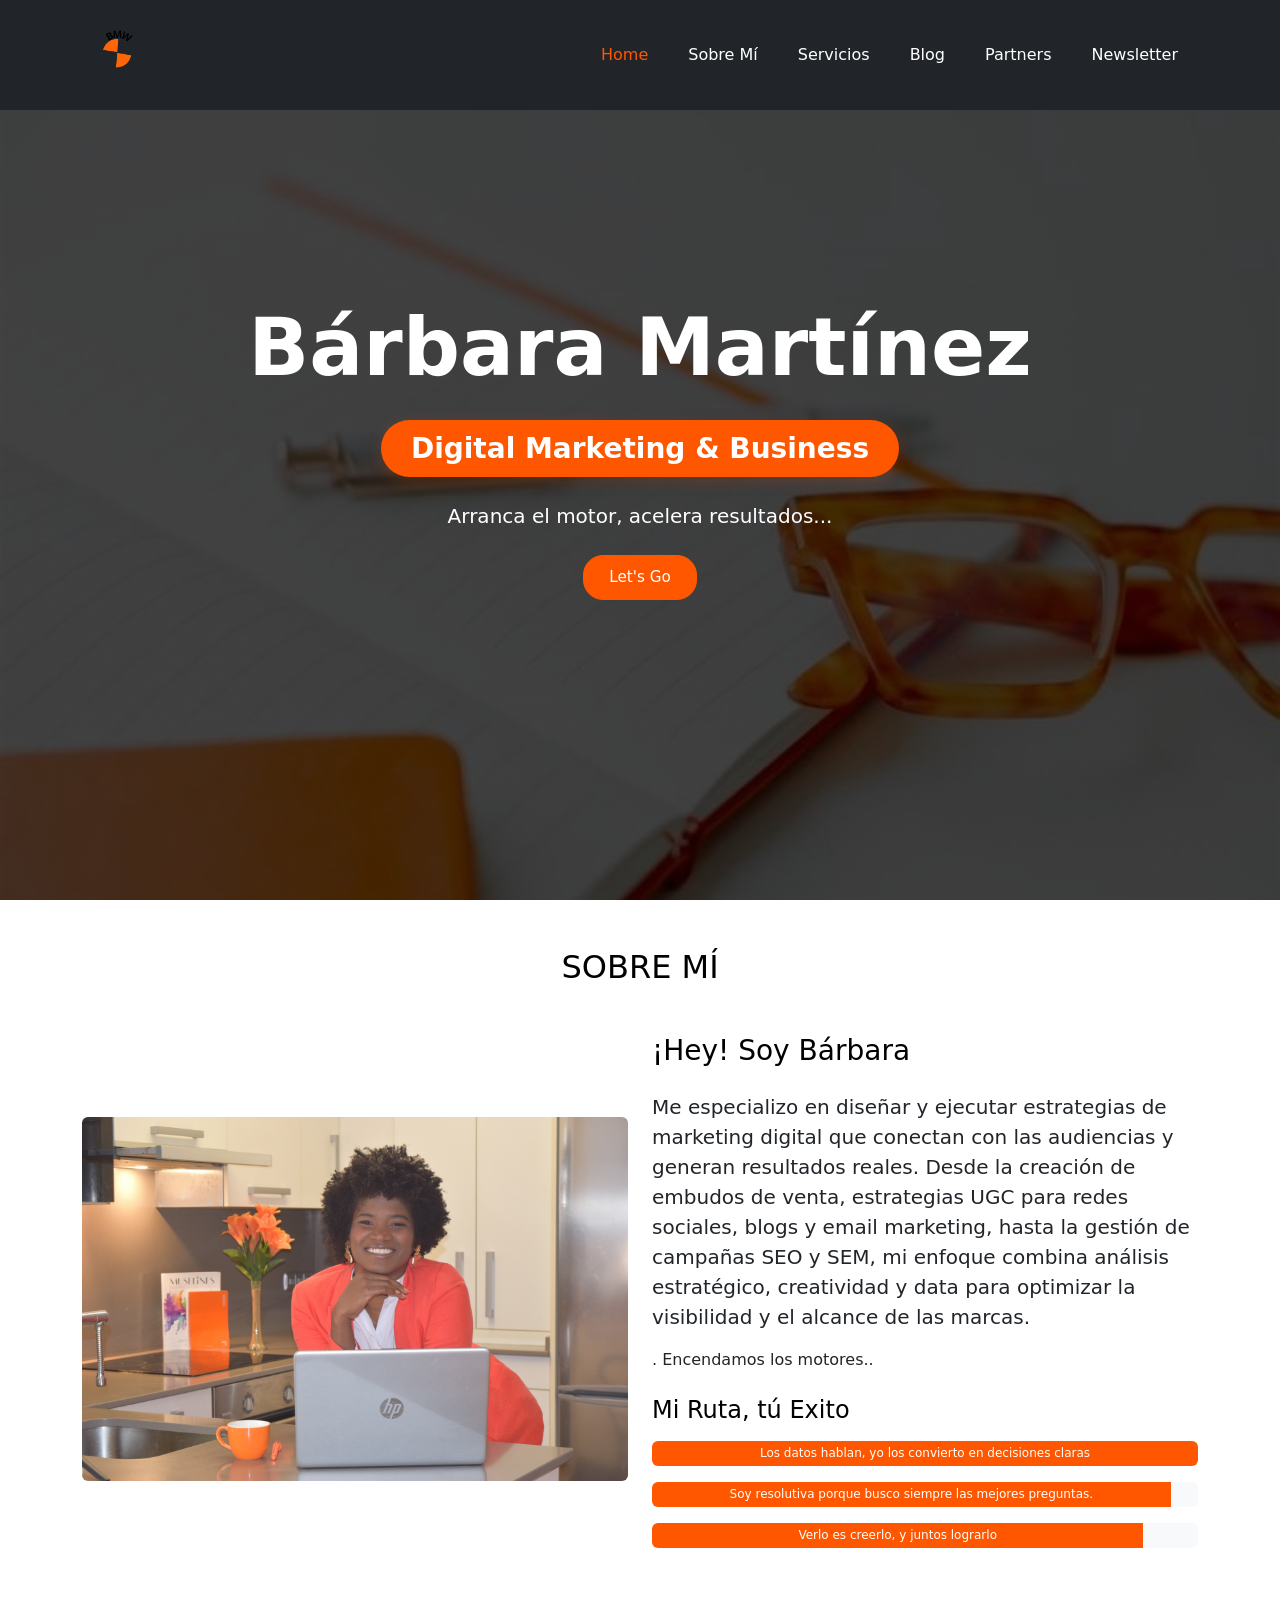
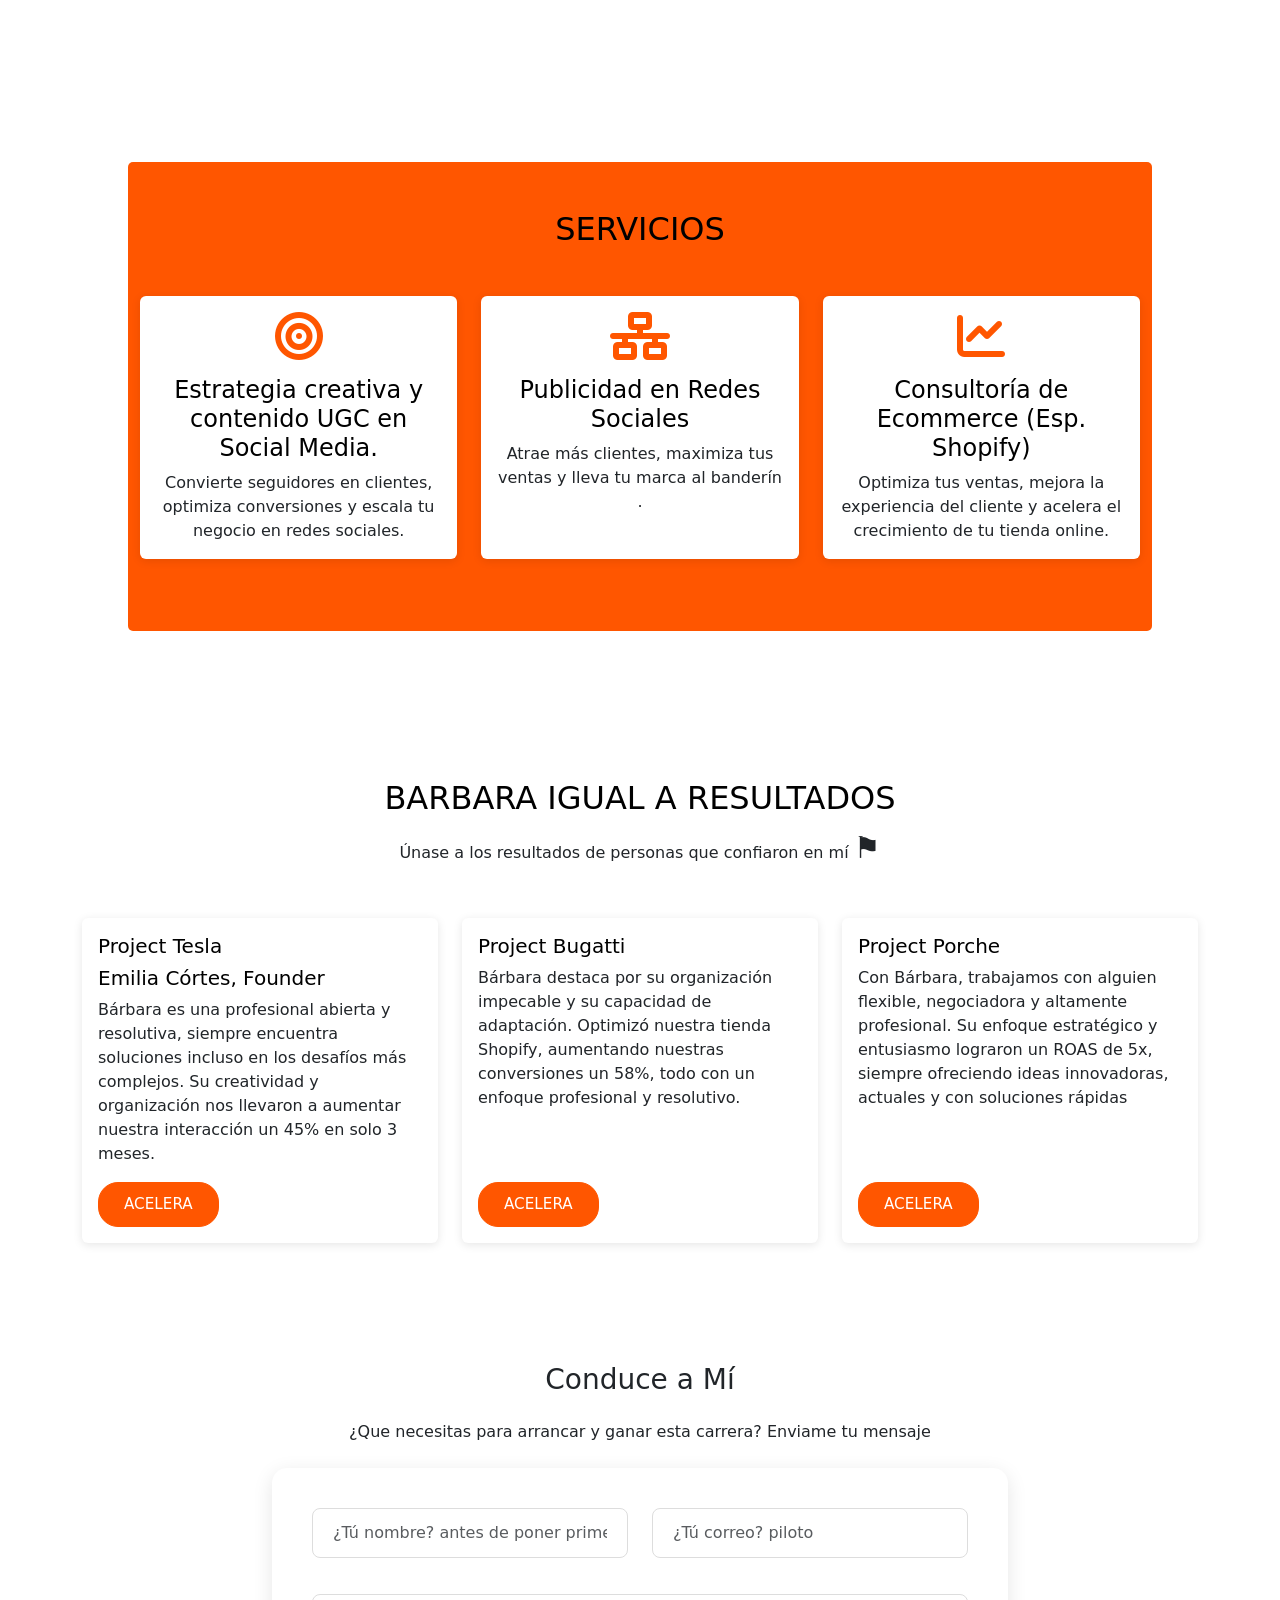
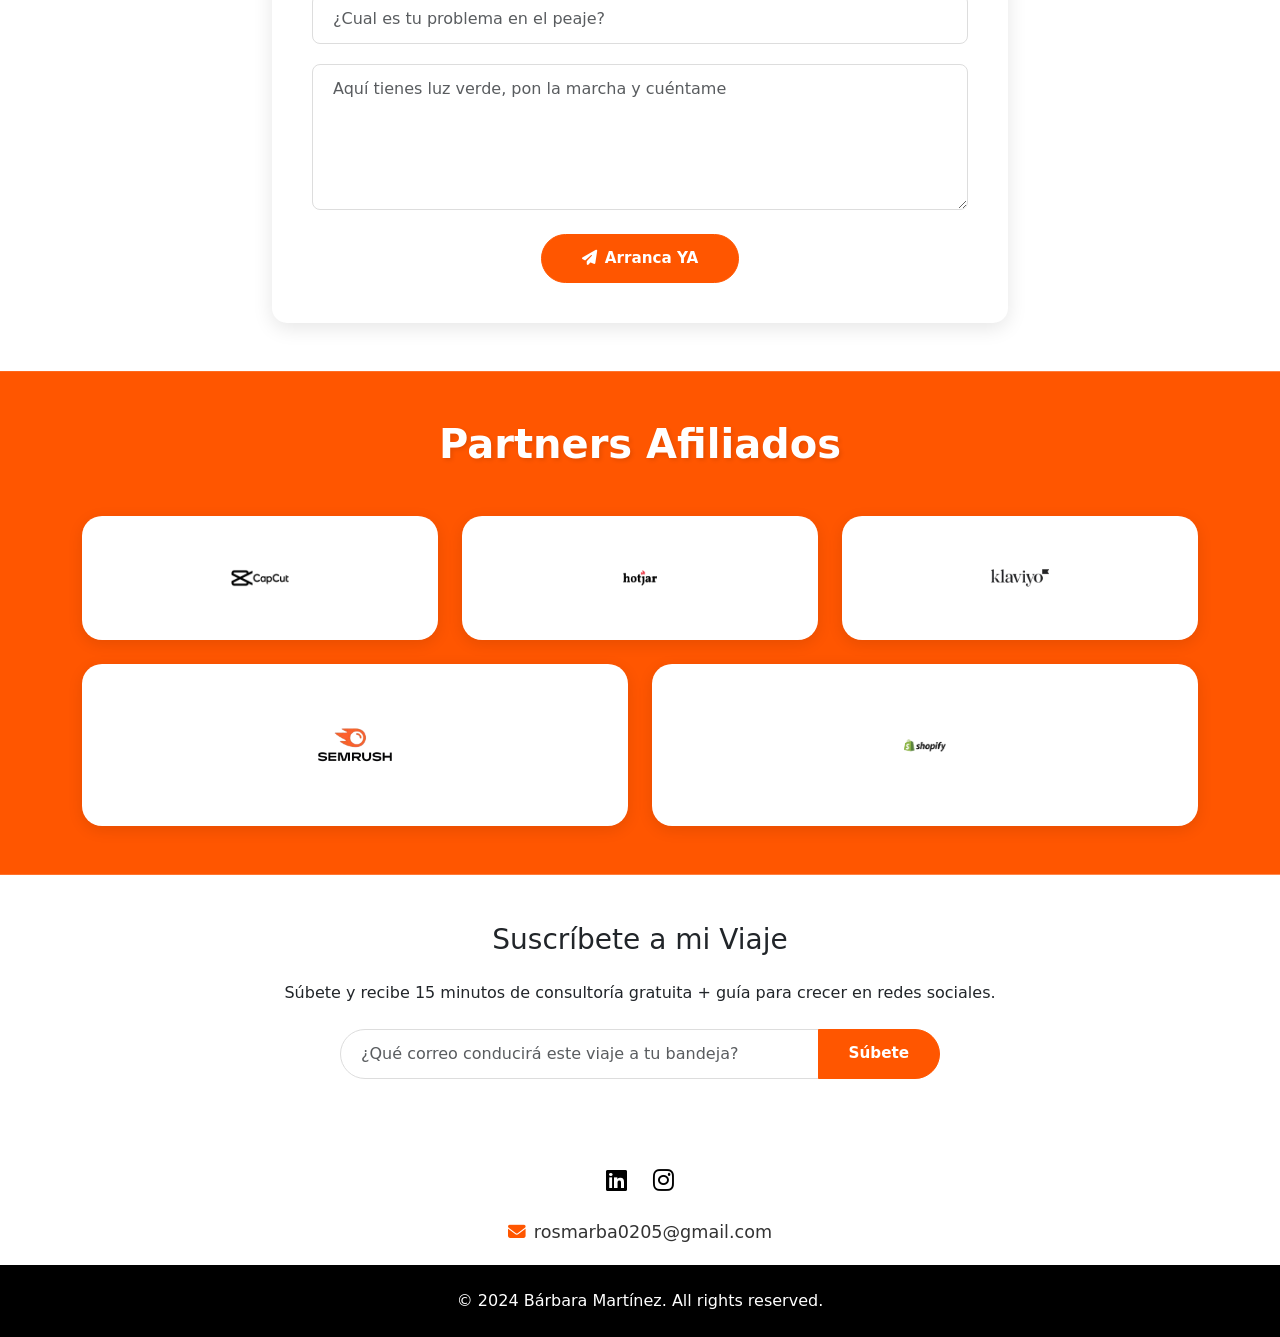
==== index.html @ 8424560d "Update index.html" ====
<!DOCTYPE html>
<html lang="en">
<head>
    <meta charset="UTF-8">
    <meta name="viewport" content="width=device-width, initial-scale=1.0">
    <title>Bárbara Martínez- Digital Marketing & Business</title>

    <link rel="icon" type="image/x-icon" href="images/BMW_logo_500x500_transparente.png">

    <!-- For modern browsers, you can also add: -->
    <link rel="icon" type="image/png" sizes="32x32" href="images/BMW_logo.png">
    <link rel="icon" type="image/png" sizes="16x16" href="images/BMW_logo.png">

    <!-- For Apple devices -->
    <link rel="apple-touch-icon" sizes="180x180" href="images/BMW_logo.png">

    <!-- Optional manifest file for PWA -->
    <link rel="manifest" href="images/BMW_logo.png">
    <!-- Bootstrap CSS -->
    <link href="https://cdnjs.cloudflare.com/ajax/libs/bootstrap/5.3.2/css/bootstrap.min.css" rel="stylesheet">
    <!-- Font Awesome -->
    <link href="https://cdnjs.cloudflare.com/ajax/libs/font-awesome/6.4.2/css/all.min.css" rel="stylesheet">
    <!-- Custom CSS -->
    <link href="styles.css" rel="stylesheet">
</head>


<body>
    <!-- Navigation -->
    <nav class="navbar navbar-expand-lg navbar-dark bg-dark fixed-top" id="nav-top">
        <div class="container">
            <a class="navbar-brand" href="#">
                <img src="images/BMW_logo_white_500x500_transparente.png" alt="Your Brand Logo" class="logo">
            </a>
            <button class="navbar-toggler" type="button" data-bs-toggle="collapse" data-bs-target="#navbarNav">
                <span class="navbar-toggler-icon"></span>
            </button>
            <div class="collapse navbar-collapse" id="navbarNav">
                <ul class="navbar-nav ms-auto">
                        <li class="nav-item">
                            <a class="nav-link" href="#home">Home</a>
                        </li>
                        <li class="nav-item">
                            <a class="nav-link" href="#about">Sobre Mí</a>
                        </li>
                        <li class="nav-item">
                            <a class="nav-link" href="#services">Servicios</a>
                        </li>
                    <li class="nav-item">
                        <a class="nav-link" href="blog.html">Blog</a>
                    </li>
                    <li class="nav-item">
                        <a class="nav-link" href="#partners">Partners</a>
                    </li>
                    <li class="nav-item">
                        <a class="nav-link" href="#mc_embed_signup">Newsletter</a>
                    </li>
                </ul>
            </div>
        </div>
    </nav>

    <!-- Introduction Section -->
    <section id="home" class="hero-section d-flex align-items-center">
        <div class="container text-center">
            <h1 class="display-1 fw-bold mb-4">Bárbara Martínez</h1>
            <h2 class="h3 mb-4 highlight-text-pill">Digital Marketing & Business</h2>
            <p class="lead mb-4">Arranca el motor, acelera resultados...</p>
            <a href="#contact" class="btn btn-custom btn-lg">Let's Go</a>
        </div>
    </section>

    <!-- About Section -->
    <section id="about" class="py-5">
        <div class="container">
            <h2 class="text-center mb-5 text-primary">SOBRE MÍ</h2>
            <div class="row align-items-center">
                <div class="col-md-6 mb-4 mb-md-0">
                    <img src="images/rose.jpg" alt="Your Picture" class="img-fluid rounded">
                </div>
                <div class="col-md-6">
                    <h3 class="mb-4 text-primary">¡Hey! Soy Bárbara</h3>
                    <p class="lead"> Me especializo en diseñar y ejecutar estrategias de marketing digital que conectan con las audiencias y generan resultados reales. Desde la creación de embudos de venta, estrategias UGC para redes sociales, blogs y email marketing,
                        hasta la gestión de campañas SEO y SEM, mi enfoque combina análisis estratégico, creatividad y data para optimizar la visibilidad y el alcance de las marcas.</p>
                    <p>. Encendamos los motores..</p>
                    <div class="mt-4">
                        <h4 class="mb-3 text-primary">Mi Ruta, tú Exito</h4>
                        <div class="progress mb-3">
                            <div class="progress-bar" role="progressbar" style="width: 100%">Los datos hablan, yo los convierto en decisiones claras</div>
                        </div>
                        <div class="progress mb-3">
                            <div class="progress-bar" role="progressbar" style="width: 95%">Soy resolutiva porque busco siempre las mejores preguntas.</div>
                        </div>
                        <div class="progress mb-3">
                            <div class="progress-bar" role="progressbar" style="width: 90%">Verlo es creerlo, y juntos lograrlo</div>
                        </div>
                    </div>
                </div>
            </div>
        </div>
    </section>

    <!-- Services Section -->
    <section id="services" class="py-5">
        <div class="container">
            <h2 class="text-center mb-5 text-primary">SERVICIOS</h2>
            <div class="row">
                <div class="col-md-4 mb-4">
                    <div class="card h-100 text-center">
                        <div class="card-body">
                            <i class="fas fa-bullseye fa-3x mb-3"></i>
                            <h4 class="card-title text-primary">Estrategia creativa y contenido UGC en Social Media.</h4>
                            <p class="card-text">Convierte seguidores en clientes, optimiza conversiones y escala tu negocio en redes sociales.</p>
                        </div>
                    </div>
                </div>
                <div class="col-md-4 mb-4">
                    <div class="card h-100 text-center">
                        <div class="card-body">
                            <i class="fas fa-network-wired fa-3x mb-3"></i>
                            <h4 class="card-title text-primary">Publicidad en Redes Sociales</h4>
                            <p class="card-text">Atrae más clientes, maximiza tus ventas y lleva tu marca al banderín .</p>
                        </div>
                    </div>
                </div>
                <div class="col-md-4 mb-4">
                    <div class="card h-100 text-center">
                        <div class="card-body">
                            <i class="fas fa-chart-line fa-3x mb-3"></i>
                            <h4 class="card-title text-primary">Consultoría de Ecommerce (Esp. Shopify)</h4>
                            <p class="card-text">Optimiza tus ventas, mejora la experiencia del cliente y acelera el crecimiento de tu tienda online.</p>
                        </div>
                    </div>
                </div>
            </div>
        </div>
    </section>

    <!-- Testimonies Section -->
    <section id="portfolio" class="py-5">
        <div class="container">
            <h2 class="text-center text-primary">BARBARA IGUAL A RESULTADOS</h2>
            <p class="text-center mb-5">Únase a los resultados de personas que confiaron en mí <span style='font-size:30px;'>&#9873;</span></p>
            <div class="row">
                <div class="col-md-4 mb-4 review">
                    <div class="card project-card">
                        <div class="card-body">
                            <h5 class="card-title text-primary">Project Tesla</h5>
                            <h5 class="card-title text-primary">Emilia Córtes, Founder</h5>
                            <p class="card-text">Bárbara es una profesional abierta y resolutiva, siempre encuentra soluciones incluso en los desafíos más complejos. Su creatividad y organización nos llevaron a aumentar nuestra interacción un 45% en solo 3 meses.</p>
                            <a href="#contact" class="btn btn-custom">ACELERA</a>
                        </div>
                    </div>
                </div>
                <div class="col-md-4 mb-4 review">
                    <div class="card project-card">
                        <div class="card-body">
                            <h5 class="card-title text-primary">Project Bugatti</h5>
                            <p class="card-text">Bárbara destaca por su organización impecable y su capacidad de adaptación. Optimizó nuestra tienda Shopify, aumentando nuestras conversiones un 58%, todo con un enfoque profesional y resolutivo.</p>
                            <a href="#contact" class="btn btn-custom">ACELERA</a>
                        </div>
                    </div>
                </div>
                <div class="col-md-4 mb-4 review">
                    <div class="card project-card">
                        <div class="card-body">
                            <h5 class="card-title text-primary">Project Porche</h5>
                            <p class="card-text">Con Bárbara, trabajamos con alguien flexible, negociadora y altamente profesional. Su enfoque estratégico y entusiasmo lograron un ROAS de 5x, siempre ofreciendo ideas innovadoras, actuales y con soluciones rápidas</p>
                            <a href="#contact" class="btn btn-custom">ACELERA</a>
                        </div>
                    </div>
                </div>
            </div>
        </div>
    </section>


    <!-- Contact Section -->
    <section id="contact" class="py-5">
    <div class="container">
        <div class="row justify-content-center">
            <div class="col-md-8 text-center">
                <h2 class="h3 mb-4">Conduce a Mí</h2>
                <p class="mb-4">¿Que necesitas para arrancar y ganar esta carrera? Enviame tu  mensaje</p>

                <form action="https://formspree.io/f/xkgnegjw"
                      method="POST"
                      onsubmit="submitForm(event)"
                      class="contact-form">
                    <div class="row">
                        <!-- Name -->
                        <div class="col-md-6 mb-3">
                            <input type="text"
                                   name="name"
                                   class="form-control"
                                   placeholder="¿Tú nombre? antes de poner primera"
                                   required>
                        </div>

                        <!-- Email -->
                        <div class="col-md-6 mb-3">
                            <input type="email"
                                   name="email"
                                   class="form-control"
                                   placeholder="¿Tú correo? piloto"
                                   required>
                        </div>
                    </div>

                    <!-- Subject -->
                    <div class="mb-3">
                        <input type="text"
                               name="subject"
                               class="form-control"
                               placeholder="¿Cual es tu problema en el peaje?">
                    </div>

                    <!-- Message -->
                    <div class="mb-4">
                        <textarea name="message"
                                  class="form-control"
                                  rows="5"
                                  placeholder="Aquí tienes luz verde, pon la marcha y cuéntame"
                                  required></textarea>
                    </div>

                    <!-- Submit Button -->
                    <div class="text-center">
                        <button type="submit" class="btn btn-custom btn-lg">
                            <i class="fas fa-paper-plane me-2"></i>Arranca YA
                        </button>
                    </div>
                </form>
            </div>


        </div>
    </div>
</section>

        <!-- Partners Section -->

<section id="partners" class="partners-section py-5">
    <div class="container">
        <h2 class="text-center mb-5" style="color: white;">Partners Afiliados</h2>
        <div class="row g-4">
            <!-- First Row -->
            <div class="col-md-4">
                <div class="partner-card">

                        <img src="images/Capcut-Logo-PNG-File.png" alt="Apple" class="partner-logo">

                </div>
            </div>
            <div class="col-md-4">
                <div class="partner-card">

                        <img src="images/hotjar-removebg-preview.png" alt="Badoo" class="partner-logo">

                </div>
            </div>
            <div class="col-md-4">
                <div class="partner-card">

                        <img src="images/klaviyo-removebg-preview.png" alt="Presentation" class="partner-logo">

                </div>
            </div>

            <!-- Second Row -->
            <div class="col-md-6">
                <div class="partner-card">

                        <img src="images/semrush-removebg-preview.png" alt="Online Shopping" class="partner-logo">

                </div>
            </div>

            <div class="col-md-6">
                <div class="partner-card">

                        <img src="images/shopi-removebg-preview.png" alt="Cars" class="partner-logo">

                </div>
            </div>
        </div>
    </div>
</section>

    <!-- Newsletter Section -->

    <div id="mc_embed_signup" class="py-5">
    <div class="container">
        <div class="row justify-content-center">
            <div class="col-md-8 text-center">
                <!-- Success message (hidden by default) -->
                <div id="success-message" style="display: none;">
                    <div class="alert alert-success">
                        <i class="fas fa-check-circle me-2"></i>
                        ¡ Gracias por subirte a bordo! Nos esperan kilómetros de éxitos

                    </div>
                </div>

                <!-- Form (shown by default) -->
                <div id="subscription-form">
                    <h2 class="h3 mb-4">Suscríbete a mi Viaje</h2>
                    <p class="mb-4">Súbete y recibe 15 minutos de consultoría gratuita + guía para crecer en redes sociales.</p>
                    <form id="mc-embedded-subscribe-form" class="validate newsletter-form">
                        <div class="mc-field-group input-group mb-3">
                            <input type="email"
                                   name="EMAIL"
                                   class="form-control required email"
                                   id="mce-EMAIL"
                                   placeholder="¿Qué correo conducirá este viaje a tu bandeja?"
                                   required>
                            <button type="submit"
                                    name="subscribe"
                                    id="mc-embedded-subscribe"
                                    class="btn btn-custom">
                                Súbete
                            </button>
                        </div>
                    </form>
                </div>
            </div>
        </div>
    </div>
</div>

                <!-- Contact Info -->
            <div class="text-center" id="my-links">
                <div class="social-icons mb-3">
                    <a href="https://www.linkedin.com/in/barbara-rosa-martinez-pedroso/" target="_blank"><i class="fab fa-linkedin"></i></a>
                     <a href="https://www.instagram.com/bmw_digitalmarketing/" target="_blank"><i class="fab fa-instagram"></i></a>
                </div>
                <div class="contact-email">
                    <a href="mailto:barbara@gmail.com" class="email-link">
                        <i class="fas fa-envelope me-2"></i>rosmarba0205@gmail.com
                    </a>
                </div>
            </div>



    <!-- Footer -->
    <footer class="py-4 bg-custom-dark text-white">
        <div class="container text-center">
            <p class="mb-0">&copy; 2024 Bárbara Martínez. All rights reserved.</p>
        </div>
    </footer>

    <!-- Bootstrap JS -->
    <script src="https://cdnjs.cloudflare.com/ajax/libs/bootstrap/5.3.2/js/bootstrap.bundle.min.js"></script>
</body>
</html>


<!--  function to submit form to formspree -->
<script>
function submitForm(event) {
    event.preventDefault();

    fetch("https://formspree.io/f/xkgnegjw", {
        method: "POST",
        body: new FormData(event.target),
        headers: {
            'Accept': 'application/json'
        }
    })
    .then(response => {
        if (response.ok) {
            window.location.href = "thank_you.html"; // Replace with your URL
        }
    })
    .catch(error => console.error(error));
}
</script>


<!--  function to submit form to mailchimp -->
<script>
document.getElementById('mc-embedded-subscribe-form').addEventListener('submit', function(e) {
    e.preventDefault();


    const email = document.getElementById('mce-EMAIL').value;

    const emailRegex = /^[^\s@]+@[^\s@]+\.[^\s@]+$/;
   if (!emailRegex.test(email)) {
       // Show error message
       alert('Please enter a valid email address');
       return;
   }

    // Hide the form
    document.getElementById('subscription-form').style.display = 'none';

    // Show the success message
    document.getElementById('success-message').style.display = 'block';

    // Optional: Submit to Mailchimp
    const formData = new FormData(this);
    fetch('https://github.us3.list-manage.com/subscribe/post?u=2ce63840d1519c7566023afc4&id=2955c9458d&f_id=0050e4e3f0', {
        method: 'POST',
        body: formData,
        mode: 'no-cors'
    });
});
</script>

<!-- Highlight the current section in the navigation bar -->

<script>

// Wait for the DOM to be fully loaded
document.addEventListener('DOMContentLoaded', function() {
    // Get all sections that correspond to nav links
    const sections = document.querySelectorAll('section[id]');
    const navLinks = document.querySelectorAll('.navbar-nav .nav-link');

    // Add scroll event listener
    window.addEventListener('scroll', () => {
        // Get current scroll position
        let scrollY = window.pageYOffset;

        // Go through each section to evaluate its position
        sections.forEach(section => {
            const sectionHeight = section.offsetHeight;
            const sectionTop = section.offsetTop - 100; // Offset for fixed header
            const sectionId = section.getAttribute('id');

            // Check if we're in the section
            if(scrollY > sectionTop && scrollY <= sectionTop + sectionHeight) {
                // Remove active class from all links
                navLinks.forEach(link => {
                    link.classList.remove('active');
                });

                // Add active class to corresponding nav link
                document.querySelector(`.navbar-nav .nav-link[href="#${sectionId}"]`)?.classList.add('active');
            }
        });

        // Special case for when we're at the top of the page
        if(scrollY < 100) {
            navLinks.forEach(link => {
                link.classList.remove('active');
            });
            document.querySelector('.navbar-nav .nav-link[href="#home"]')?.classList.add('active');
        }
    });

    // Add click event listeners to smooth scroll
    navLinks.forEach(link => {
        link.addEventListener('click', function(e) {
            e.preventDefault();

            const targetId = this.getAttribute('href');
            if(targetId === 'blog.html') {
                window.location.href = targetId;
                return;
            }

            const targetSection = document.querySelector(targetId);
            const offset = 80; // Adjust this value based on your navbar height

            window.scrollTo({
                top: targetSection.offsetTop - offset,
                behavior: 'smooth'
            });
        });
    });
});
</script>
---- styles.css ----
/* Home Page styles */


.navbar {
    padding: 15px 0;
}
.navbar-brand img.logo {
    height: 70px;  /* Increased from typical 40px */
    width: auto;   /* Maintains aspect ratio */
    transition: all 0.3s ease; /* Optional: smooth size change */
}

/* For mobile responsiveness */
@media (max-width: 768px) {
    .navbar-brand img.logo {
        height: 50px; /* Slightly smaller on mobile but still prominent */
    }
}

.navbar-brand img.logo {
    height: 70px;
    width: auto;
}

.navbar-nav .nav-link {
    color: white !important;
    font-weight: 500;
    padding: 8px 15px !important;
    margin: 0 5px;
    transition: all 0.3s ease;
}

.navbar-nav .nav-link:hover,
.navbar-nav .nav-link.active {
    color: #ff5600 !important;
}

/* Mobile Navigation */
@media (max-width: 991px) {
    .navbar-collapse {
        padding: 1rem 0;
    }

    .navbar-nav .nav-link {
        padding: 10px 15px !important;
    }

    .navbar-toggler {
        border: none;
        padding: 0;
    }

    .navbar-toggler:focus {
        box-shadow: none;
        outline: none;
    }
}


.logo {
    height: 40px; /* Adjust this value to control logo size */
    width: auto; /* Maintains aspect ratio */
    object-fit: contain; /* Ensures logo fits without distortion */
    border-radius: 5px;
}


.highlight-text-pill {
    background-color: #ff5600;
    color: white;
    padding: 12px 30px;
    border-radius: 50px;
    display: inline-block;
    font-weight: 600;
    box-shadow: 0 4px 15px rgba(255, 86, 0, 0.2);
    transition: transform 0.3s ease, box-shadow 0.3s ease;
}

.highlight-text-pill:hover {
    transform: translateY(-2px);
    box-shadow: 0 6px 20px rgba(255, 86, 0, 0.3);
}

#services{
    background-color: #ff5600;
    width: 80%;
    margin: 0 auto;
    border-radius: 5px;
    margin-top: 150px;
}

#portfolio{
    margin-top: 100px;
}

.review .card {
    height: 100%;
    display: flex;
    flex-direction: column;
}

.review .card-body {
    flex: 1;
    display: flex;
    flex-direction: column;
}

.review .card-text {
    flex-grow: 1;
    margin-bottom: 1rem;
}

.review .btn {
    align-self: flex-start;
}


.hero-section {
    height: 100vh;
    background: linear-gradient(rgba(0,0,0,0.7), rgba(0,0,0,0.7)), url('images/IMG-20241205-WA0010.jpg');
    background-size: cover;
    background-position: center;
    color: white;
    position: relative;
}

/* For desktop devices - enable parallax */
@media (min-width: 992px) {
    .hero-section {
        background-attachment: fixed;
    }
}

/* iOS-specific fix */
@supports (-webkit-touch-callout: none) {
    .hero-section {
        background-attachment: scroll;
        /* Alternate solution using transform */
        transform: translateZ(0);
        -webkit-transform: translateZ(0);
    }
}


.contact-email {
    margin-top: 20px;
}

.email-link {
    color: #333;
    text-decoration: none;
    font-size: 1.1rem;
    transition: color 0.3s ease;
}

.email-link:hover {
    color: #ff5600;
}

.email-link i {
    color: #ff5600;
}

#my-links{
    margin-bottom: 20px;
}

/* Project Cards */
.project-card {
    transition: transform 0.3s ease;
}

.project-card:hover {
    transform: translateY(-5px);
}

/* Custom Color Scheme */
.btn-custom {
    background-color: #ff5600;
    border-color: #ff5600;
    color: white;
}

.btn-custom:hover {
    background-color: #e64d00;
    border-color: #e64d00;
    color: white;
}

/* Social Icons */
.social-icons a {
    color: #000;
    margin: 0 10px;
    font-size: 24px;
    transition: color 0.3s ease;
}

.social-icons a:hover {
    color: #ff5600;
}

/* Progress Bars */
.progress {
    height: 25px;
    margin-bottom: 15px;
    background-color: #f8f9fa;
}

.progress-bar {
    background-color: #ff5600;
    padding: 5px;
}

/* Services Cards */
.card {
    border: none;
    box-shadow: 0 2px 10px rgba(0,0,0,0.1);
    transition: all 0.3s ease;
}

.card:hover {
    box-shadow: 0 5px 20px rgba(0,0,0,0.15);
}

.card i {
    color: #ff5600;
}

/* Contact Form */
.form-control {
    padding: 12px;
    margin-bottom: 20px;
    border: 1px solid #ddd;
}

.form-control:focus {
    border-color: #ff5600;
    box-shadow: none;
}

/* Text Colors */
.text-primary {
    color: #000 !important;
}

.bg-custom-dark {
    background-color: #000;
}

/* Responsive Adjustments */
@media (max-width: 768px) {
    .hero-section {
        height: 80vh;
    }

    .display-1 {
        font-size: 3rem;
    }

    .social-icons a {
        margin: 0 5px;
        font-size: 20px;
    }
}

/* Partners Section */
.partners-section {
    background: linear-gradient(45deg, #ff5600, #ff7e3d);
    padding: 4rem 0;
    position: relative;
    overflow: hidden;
    border-top: 1px solid rgba(255, 255, 255, 0.1);
    border-bottom: 1px solid rgba(255, 255, 255, 0.1);
}

/* Modern decorative elements */
.partners-section::before {
    content: '';
    position: absolute;
    top: 0;
    left: 0;
    right: 0;
    bottom: 0;
    background-color: #ff5600;
}

.partners-section h2 {
    font-size: 2.5rem;
    font-weight: 600;
    margin-bottom: 3rem;
    color: white;
    text-align: center;
    text-shadow: 2px 2px 4px rgba(0, 0, 0, 0.1);
    position: relative;
}

.partner-card {
    background: white;
    border-radius: 20px;
    padding: 2rem;
    height: 100%;
    display: flex;
    align-items: center;
    justify-content: center;
    transition: all 0.3s ease;
    border: 1px solid rgba(255, 255, 255, 0.2);
    box-shadow:
        0 4px 15px rgba(0, 0, 0, 0.1),
        inset 0 0 20px rgba(255, 255, 255, 0.05);
    position: relative;
    overflow: hidden;
}

.partner-card::after {
    content: '';
    position: absolute;
    top: -50%;
    left: -50%;
    width: 200%;
    height: 200%;
    background: linear-gradient(
        45deg,
        transparent,
        rgba(255, 86, 0, 0.1),
        transparent
    );
    transform: rotate(45deg);
    transition: all 0.6s ease;
    opacity: 0;
}

.partner-card:hover {
    transform: translateY(-5px);
    border-color: rgba(255, 86, 0, 0.4);
    box-shadow:
        0 10px 25px rgba(0, 0, 0, 0.2),
        0 0 30px rgba(255, 86, 0, 0.1);
}

.partner-card:hover::after {
    opacity: 1;
    transform: rotate(45deg) translate(50%, 50%);
}

.partner-link {
    display: flex;
    align-items: center;
    justify-content: center;
    width: 100%;
    height: 100%;
    z-index: 1;
}

.partner-logo {
    max-width: 20%;
    height: auto;
    opacity: 1;
    transition: all 0.3s ease;
}

.partner-card:hover .partner-logo {
    opacity: 1;
    transform: scale(1.05);
}

/* Responsive Adjustments */
@media (max-width: 768px) {
    .partner-card {
        padding: 1.5rem;
        margin-bottom: 1rem;
    }

    .partners-section h2 {
        font-size: 2rem;
    }

    .partner-logo {
        max-width: 30%;
    }
}











/* Blog Page Styles */
/* Blog header spacing */
.blog-header {
    /* Base spacing for desktop */
    margin-top: calc(76px + 3rem); /* 76px for navbar height + additional space */
    margin-bottom: 4rem;
    padding: 3rem 0;
    position: relative;
    overflow: hidden;
}

/* Custom breakpoints for responsive spacing */
@media (max-width: 1200px) {
    .blog-header {
        margin-top: calc(76px + 2.5rem);
        margin-bottom: 3.5rem;
        padding: 2.5rem 0;
    }
}

@media (max-width: 991px) {
    .blog-header {
        margin-top: calc(76px + 2rem);
        margin-bottom: 3rem;
        padding: 2rem 0;
    }
}

@media (max-width: 768px) {
    .blog-header {
        margin-top: calc(76px + 1.5rem);
        margin-bottom: 2.5rem;
        padding: 1.5rem 0;
    }
}

@media (max-width: 576px) {
    .blog-header {
        margin-top: calc(76px + 1rem);
        margin-bottom: 2rem;
        padding: 1rem 0;
    }
}


.blog-header::before {
    content: '';
    position: absolute;
    top: -50%;
    right: -20%;
    width: 60%;
    height: 200%;
    background: linear-gradient(45deg, rgba(255, 86, 0, 0.05), rgba(255, 86, 0, 0.1));
    transform: rotate(-15deg);
    z-index: -1;
    border-radius: 30% 70% 70% 30% / 30% 30% 70% 70%;
}

.blog-header h1 {
    font-size: 3.5rem;
    margin-bottom: 1.5rem;
    background: linear-gradient(45deg, #ff5600, #ff7e3d);
    -webkit-background-clip: text;
    -webkit-text-fill-color: transparent;
    position: relative;
}

.blog-header .lead {
    font-size: 1.25rem;
    color: #4a4a4a;
    line-height: 1.6;
    max-width: 90%;
}

.header-accent {
    width: 80px;
    height: 4px;
    background: #ff5600;
    margin-top: 2rem;
    border-radius: 2px;
}

.profile-image-wrapper {
    display: flex;
    justify-content: center;
    align-items: center;
    position: relative;
}

.profile-image {
    position: relative;
    width: 300px;
    height: 300px;
    border-radius: 30% 70% 70% 30% / 30% 30% 70% 70%;
    overflow: hidden;
    box-shadow: 0 15px 35px rgba(0,0,0,0.1);
    transition: all 0.3s ease;
}

.profile-image:hover {
    transform: translateY(-5px);
    box-shadow: 0 20px 40px rgba(0,0,0,0.15);
}

.profile-image img {
    width: 100%;
    height: 100%;
    object-fit: cover;
    transition: all 0.3s ease;
}

.image-accent {
    position: absolute;
    bottom: -10px;
    right: -10px;
    width: 80px;
    height: 80px;
    background: linear-gradient(45deg, #ff5600, #ff7e3d);
    opacity: 0.1;
    border-radius: 30% 70% 70% 30% / 30% 30% 70% 70%;
    z-index: -1;
}

@media (max-width: 991px) {

    .blog-header h1 {
        font-size: 2.8rem;
    }

    .blog-header .lead {
        max-width: 100%;
        margin: 0 auto;
    }

    .header-accent {
        margin: 2rem auto;
    }

    .profile-image {
        width: 250px;
        height: 250px;
        margin: 2rem auto 0;
    }
}

@media (max-width: 768px) {
    .blog-header h1 {
        font-size: 2.3rem;
    }
}


.featured-card {
    height: 100%;
    overflow: hidden; /* Prevents image overflow */
}

.featured-card .col-md-6:first-child {
    height: 100%;
    position: relative;
}

.featured-card img {
    width: 100%;
    height: 100%;
    object-fit: cover; /* Makes image cover the entire space */
    position: absolute;
    left: 0;
    top: 0;
}

/* For mobile responsiveness */
@media (max-width: 768px) {
    .featured-card .col-md-6:first-child {
        height: 300px; /* Fixed height for mobile */
        position: relative;
    }
}

/* Featured Post */
.featured-card {
    box-shadow: 0 10px 30px rgba(0,0,0,0.1);
    transition: transform 0.3s ease;
}

.featured-card:hover {
    transform: translateY(-5px);
}

.featured-badge {
    background-color: #ff5600;
    color: white;
    padding: 5px 15px;
    border-radius: 20px;
    display: inline-block;
    font-size: 0.9rem;
    font-weight: 500;
    text-align: center;
    width: 150px;
    margin: 0 auto;
}


/* Blog Cards */
.blog-card {
    height: 100%;
    display: flex;
    flex-direction: column;
    transition: transform 0.3s ease;
}

.card-img-top {
    width: 100%;
    height: 250px; /* Fixed height for all images */
    object-fit: cover; /* Makes images cover the area without distortion */
    object-position: center; /* Centers the image */
}


.blog-card:hover {
    transform: translateY(-5px);
}

.post-category {
    color: #ff5600;
    font-weight: 600;
    font-size: 0.9rem;
}

.text-custom {
    color: #ff5600 !important;
}

.text-custom:hover {
    color: #e64d00 !important;
}

/* Newsletter Section */
.newsletter-form .form-control {
    height: 50px;
    border-radius: 25px 0 0 25px;
    border: 1px solid #ddd;
}

.newsletter-form .btn {
    border-radius: 0 25px 25px 0;
    padding-left: 30px;
    padding-right: 30px;
}

/* Blog Header */
.blog-header {
    background-color: white;
    border-bottom: 1px solid #eee;
}

.card-body {
    flex: 1; /* Takes up remaining space */
    display: flex;
    flex-direction: column;
}

.blog-grid .col-lg-4 {
    display: flex;
}

/* For responsive design */
@media (max-width: 768px) {
    .card-img-top {
        height: 200px; /* Slightly smaller height for mobile */
    }
}



/* Responsive Adjustments */
@media (max-width: 768px) {
    .featured-card .row {
        flex-direction: column;
    }

    .featured-card .card-body {
        padding: 2rem 1rem;
    }
}


/* Mailchimp Form Styles - Add to your styles.css */
#mc_embed_signup {
    background: transparent;
    font-family: inherit;
    width: 100%;
}

#mc_embed_signup .newsletter-form {
    max-width: 600px;
    margin: 0 auto;
}

#mc_embed_signup .mc-field-group {
    padding: 0;
    min-height: auto;
}

#mc_embed_signup input.email {
    height: 50px;
    border-radius: 25px 0 0 25px;
    border: 1px solid #ddd;
    padding: 0 20px;
    font-size: 16px;
    font-family: inherit;
    width: auto;
    flex: 1;
}

#mc_embed_signup input.email:focus {
    border-color: #ff5600;
    outline: none;
    box-shadow: 0 0 0 0.2rem rgba(255, 86, 0, 0.25);
}

#mc_embed_signup .btn-custom {
    height: 50px;
    border-radius: 0 25px 25px 0;
    padding: 0 30px;
    background-color: #ff5600;
    border-color: #ff5600;
    color: white;
    font-weight: 600;
    transition: all 0.3s ease;
}

#mc_embed_signup .btn-custom:hover {
    background-color: #e64d00;
    border-color: #e64d00;
    transform: translateY(-2px);
}

#mc_embed_signup #mce-responses {
    margin: 20px 0;
    padding: 0;
    font-weight: normal;
}

#mc_embed_signup #mce-error-response {
    color: #dc3545;
    margin-bottom: 1rem;
}

#mc_embed_signup #mce-success-response {
    color: #28a745;
    margin-bottom: 1rem;
}

/* Responsive adjustments */
@media (max-width: 768px) {
    #mc_embed_signup input.email,
    #mc_embed_signup .btn-custom {
        border-radius: 25px;
        width: 100%;
        margin: 5px 0;
    }

    #mc_embed_signup .input-group {
        flex-direction: column;
    }
}


/* Contact Form Styles - Add to your styles.css */

.contact-form {
    background: white;
    padding: 40px;
    border-radius: 15px;
    box-shadow: 0 5px 20px rgba(0,0,0,0.1);
}

.contact-form .form-control {
    height: auto;
    border-radius: 8px;
    border: 1px solid #ddd;
    padding: 12px 20px;
    font-size: 16px;
    font-family: inherit;
    transition: all 0.3s ease;
}

.contact-form .form-control:focus {
    border-color: #ff5600;
    box-shadow: 0 0 0 0.2rem rgba(255, 86, 0, 0.25);
    outline: none;
}

.contact-form textarea.form-control {
    min-height: 120px;
    resize: vertical;
}

.contact-form .btn-custom {
    background-color: #ff5600;
    border-color: #ff5600;
    color: white;
    padding: 12px 40px;
    font-weight: 600;
    border-radius: 25px;
    transition: all 0.3s ease;
}

.contact-form .btn-custom:hover {
    background-color: #e64d00;
    border-color: #e64d00;
    transform: translateY(-2px);
}

/* Form success/error states */
.contact-form .form-control.is-invalid {
    border-color: #dc3545;
    box-shadow: none;
}

.contact-form .form-control.is-valid {
    border-color: #28a745;
    box-shadow: none;
}

/* Responsive adjustments */
@media (max-width: 768px) {
    .contact-form {
        padding: 20px;
    }

    .contact-form .form-control {
        font-size: 14px;
        padding: 10px 15px;
    }

    .contact-form .btn-custom {
        width: 100%;
    }
}


/* Custom Success Message */


#custom-success-message {
    animation: fadeIn 0.5s ease-in;
}

.alert-success {
    background-color: rgba(255, 86, 0, 0.1);
    border: 1px solid #ff5600;
    color: #ff5600;
    padding: 15px 20px;
    border-radius: 10px;
    font-weight: 500;
}

@keyframes fadeIn {
    from { opacity: 0; transform: translateY(-10px); }
    to { opacity: 1; transform: translateY(0); }
}

.alert-success {
    background-color: rgba(255, 86, 0, 0.1);
    border: 1px solid #ff5600;
    color: #ff5600;
    padding: 15px 20px;
    border-radius: 10px;
    font-weight: 500;
    margin-top: 20px;
}

#success-message {
    animation: fadeIn 0.5s ease-in;
}

@keyframes fadeIn {
    from { opacity: 0; transform: translateY(-10px); }
    to { opacity: 1; transform: translateY(0); }
}


.spinner-border.text-custom {
    color: #ff5600;
}

/* Fade in animation for new posts */
.blog-card {
    animation: fadeIn 0.5s ease-in;
}

@keyframes fadeIn {
    from { opacity: 0; transform: translateY(20px); }
    to { opacity: 1; transform: translateY(0); }
}




/* Thank you page */
.thank-you-section {
    min-height: 90vh;
    background-size: cover;
    background-position: center;
    background-attachment: fixed;
    color: black;
    padding-top: 60px;
}

.thank-you-content {
    background: rgba(255, 255, 255, 0.1);
    backdrop-filter: blur(10px);
    padding: 2.5rem;
    border-radius: 15px;
    box-shadow: 0 8px 25px rgba(0,0,0,0.2);
    max-width: 800px;
    margin: 0 auto;
    width: 80%;
}

.check-circle {
    width: 80px; /* Reduced from 100px */
    height: 80px; /* Reduced from 100px */
    background-color: #ff5600;
    border-radius: 50%;
    display: inline-flex;
    align-items: center;
    justify-content: center;
    margin-bottom: 1.5rem; /* Reduced from 2rem */
    animation: scaleIn 0.5s ease-out;
}

.check-circle i {
    font-size: 40px; /* Reduced from 50px */
    color: white;
}

.btn-custom {
    background-color: #ff5600;
    border-color: #ff5600;
    color: white;
    padding: 10px 25px;
    border-radius: 20px;
    transition: all 0.3s ease;
    font-size: 0.95rem;
}

.btn-custom:hover {
    background-color: #e64d00;
    border-color: #e64d00;
    color: white;
    transform: translateY(-2px);
}

.btn-outline-custom {
    border: 2px solid #ff5600;
    color: #ff5600;
    padding: 10px 25px;
    border-radius: 20px;
    transition: all 0.3s ease;
    font-size: 0.95rem;
}

.btn-outline-custom:hover {
    background-color: #ff5600;
    color: white;
    transform: translateY(-2px);
}

.cta-buttons {
    margin-top: 1.5rem;
    gap: 0.75rem;
    display: flex;
    justify-content: center;
}

.cta-buttons .btn {
    margin: 0 0.5rem;
}

@keyframes scaleIn {
    0% {
        transform: scale(0);
        opacity: 0;
    }
    100% {
        transform: scale(1);
        opacity: 1;
    }
}

/* Responsive Adjustments */
@media (max-width: 768px) {
    .thank-you-content {
        padding: 1.5rem;
        margin: 0.75rem;
    }

    .cta-buttons {
        display: flex;
        flex-direction: column;
        gap: 0.75rem;
    }

    .cta-buttons .btn {
        width: 100%;
        margin: 0 !important;
    }

    .thank-you-section {
        min-height: 85vh;
        padding-top: 50px;
    }
}
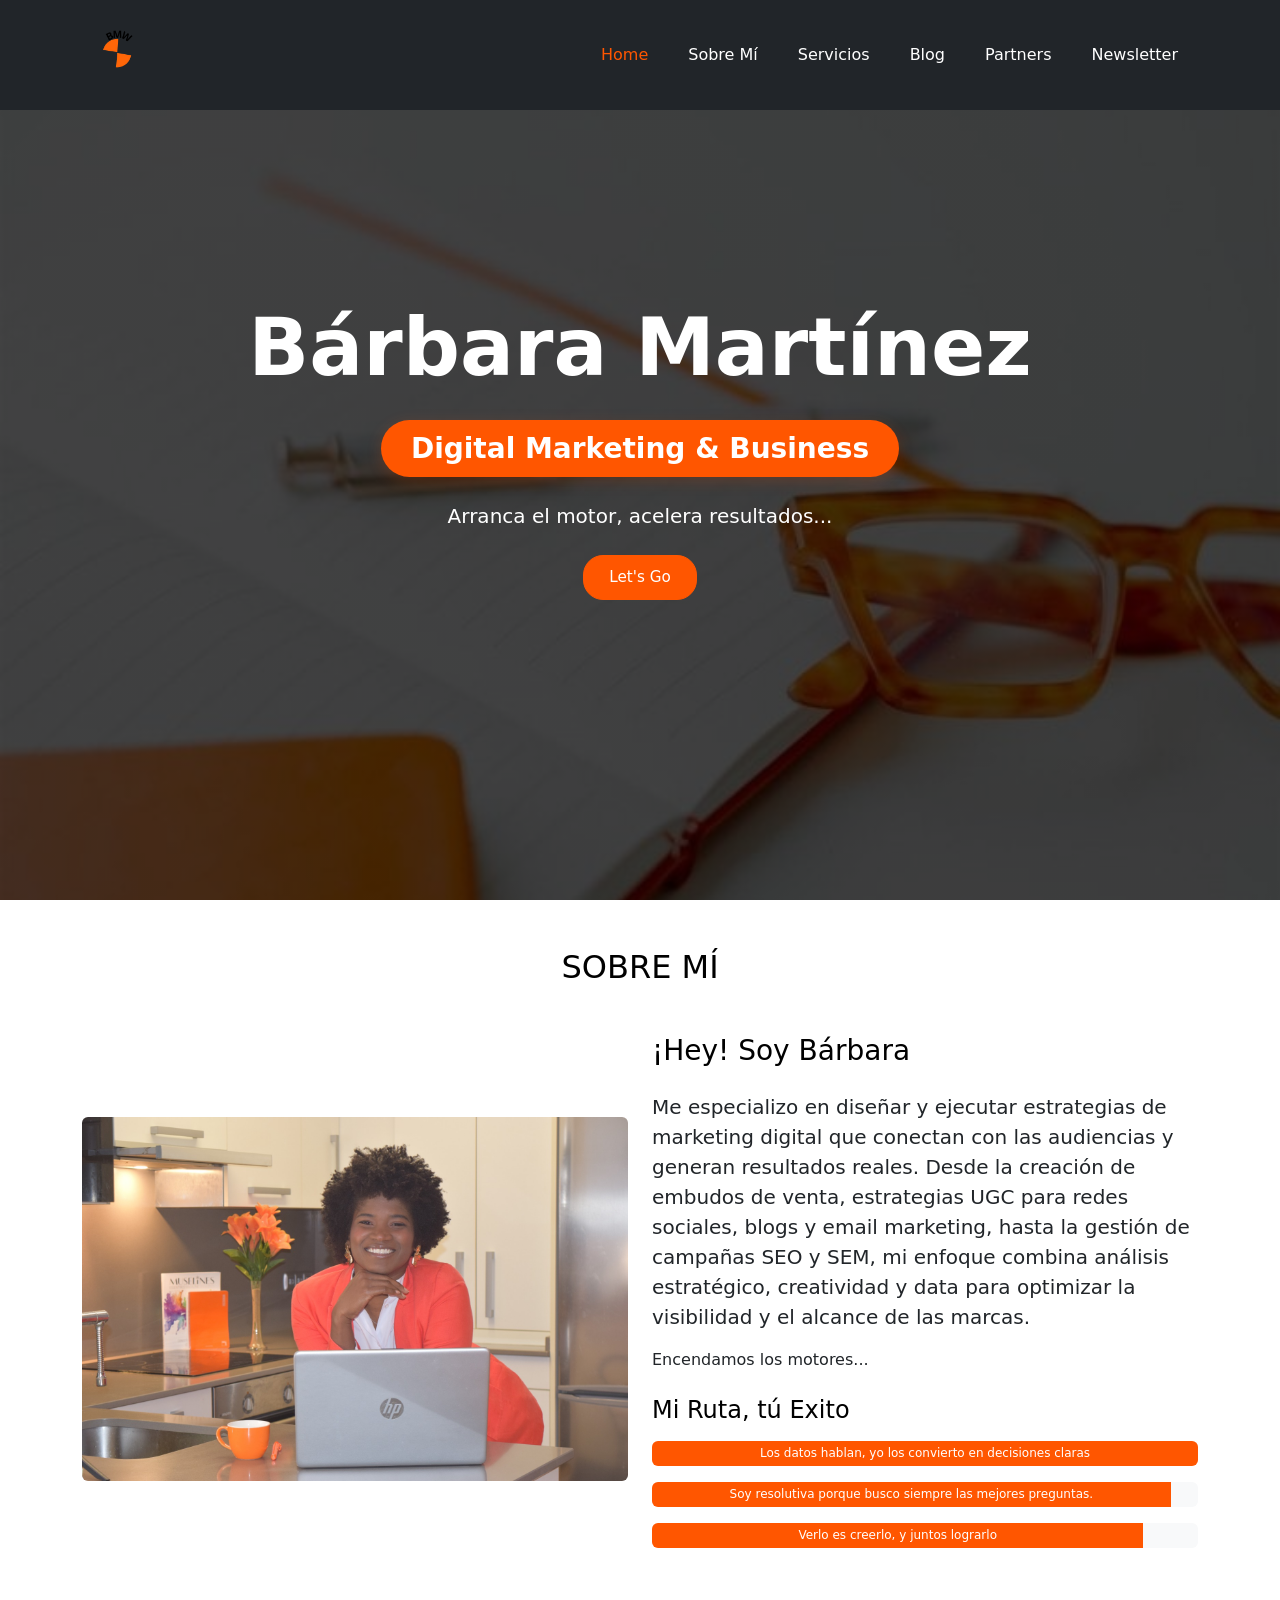
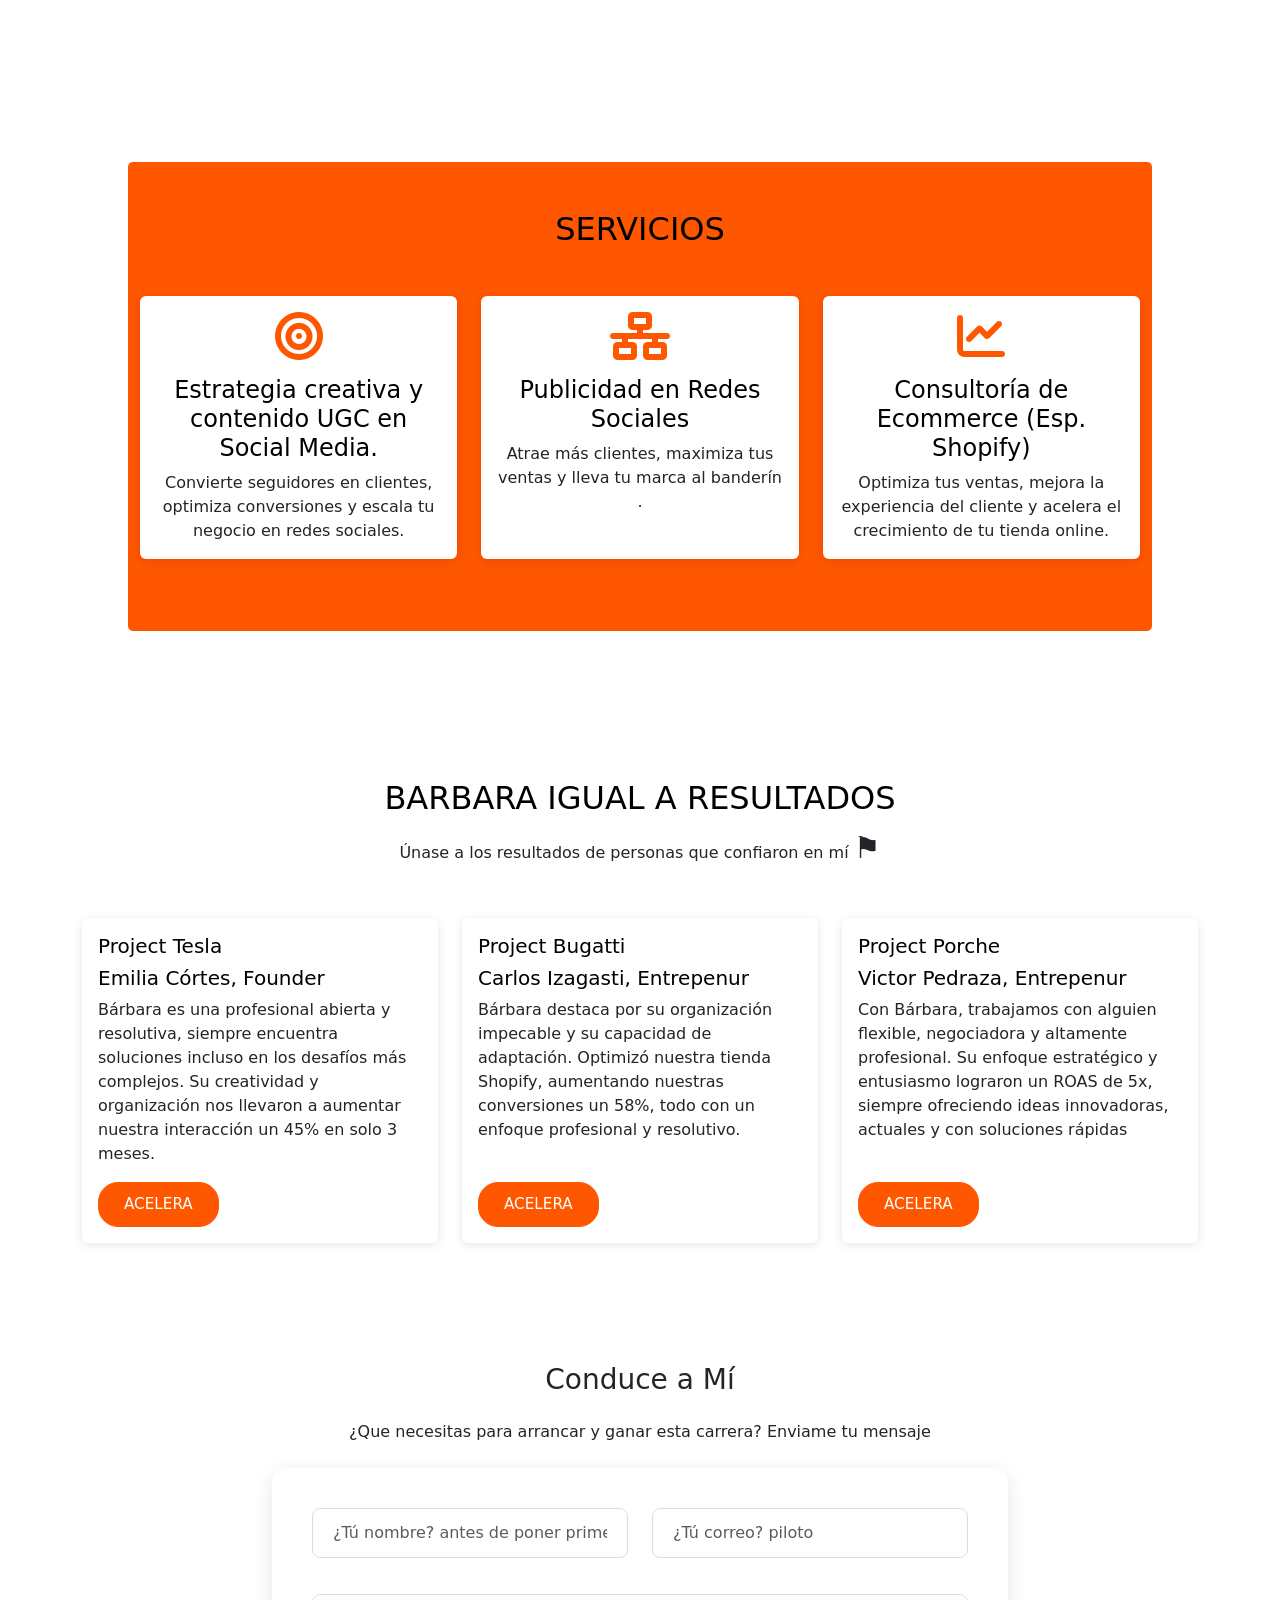
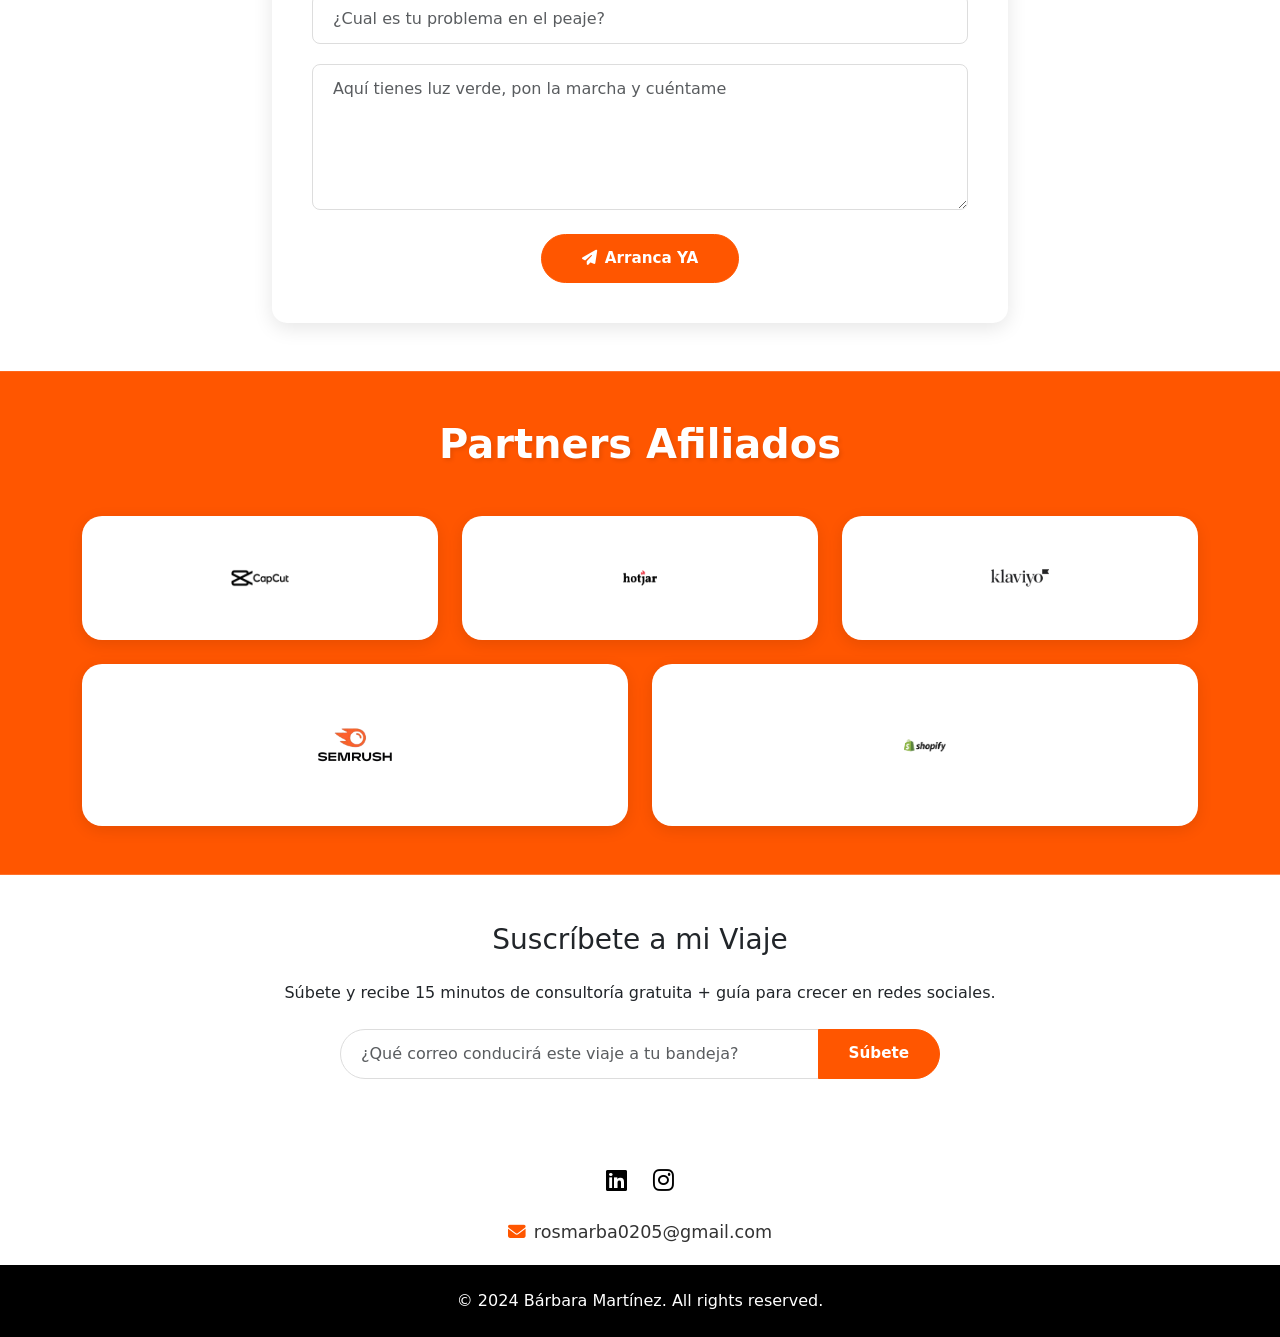
==== commit bd1acd8e: "Update index.html" ====
--- a/index.html
+++ b/index.html
@@ -82,7 +82,7 @@
                     <h3 class="mb-4 text-primary">¡Hey! Soy Bárbara</h3>
                     <p class="lead"> Me especializo en diseñar y ejecutar estrategias de marketing digital que conectan con las audiencias y generan resultados reales. Desde la creación de embudos de venta, estrategias UGC para redes sociales, blogs y email marketing,
                         hasta la gestión de campañas SEO y SEM, mi enfoque combina análisis estratégico, creatividad y data para optimizar la visibilidad y el alcance de las marcas.</p>
-                    <p>. Encendamos los motores..</p>
+                    <p> Encendamos los motores...</p>
                     <div class="mt-4">
                         <h4 class="mb-3 text-primary">Mi Ruta, tú Exito</h4>
                         <div class="progress mb-3">
@@ -156,6 +156,7 @@
                     <div class="card project-card">
                         <div class="card-body">
                             <h5 class="card-title text-primary">Project Bugatti</h5>
+                            <h5 class="card-title text-primary">Carlos Izagasti, Entrepenur</h5>
                             <p class="card-text">Bárbara destaca por su organización impecable y su capacidad de adaptación. Optimizó nuestra tienda Shopify, aumentando nuestras conversiones un 58%, todo con un enfoque profesional y resolutivo.</p>
                             <a href="#contact" class="btn btn-custom">ACELERA</a>
                         </div>
@@ -165,6 +166,7 @@
                     <div class="card project-card">
                         <div class="card-body">
                             <h5 class="card-title text-primary">Project Porche</h5>
+                            <h5 class="card-title text-primary">Victor Pedraza, Entrepenur</h5>
                             <p class="card-text">Con Bárbara, trabajamos con alguien flexible, negociadora y altamente profesional. Su enfoque estratégico y entusiasmo lograron un ROAS de 5x, siempre ofreciendo ideas innovadoras, actuales y con soluciones rápidas</p>
                             <a href="#contact" class="btn btn-custom">ACELERA</a>
                         </div>
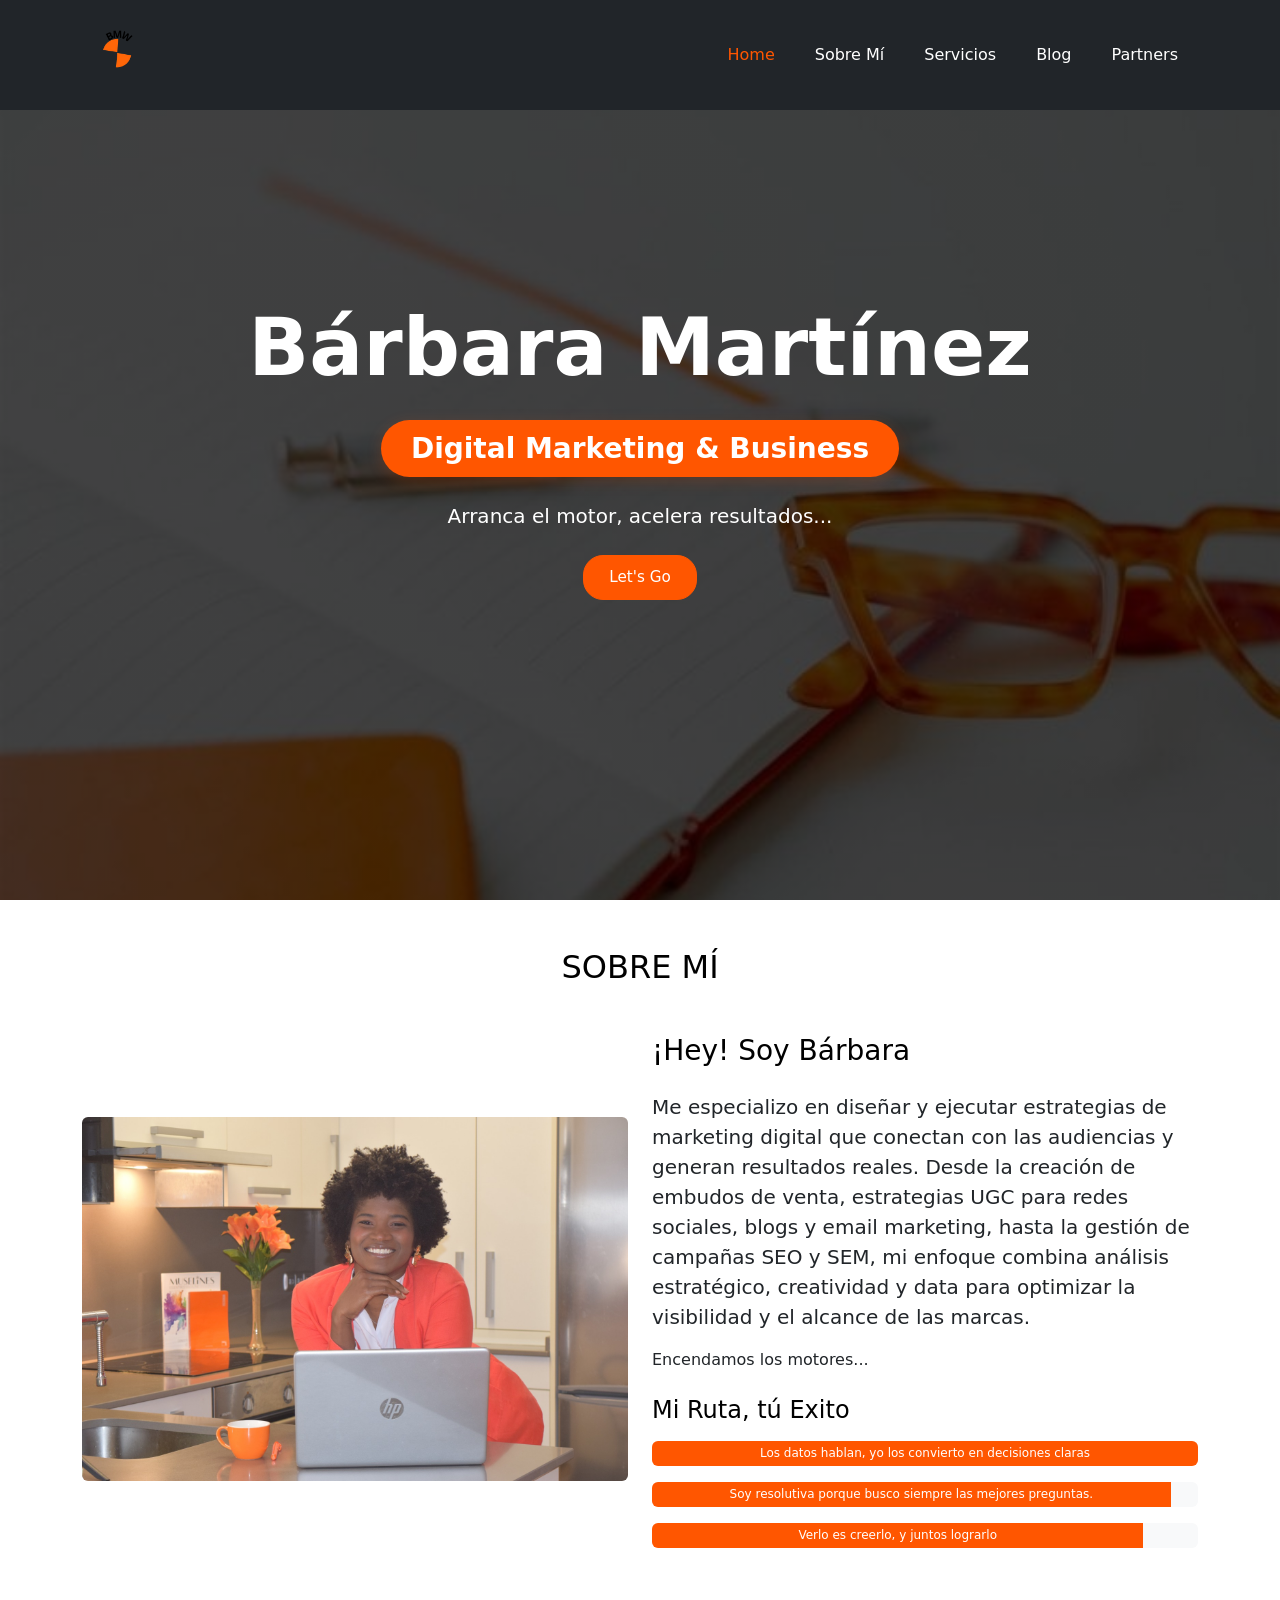
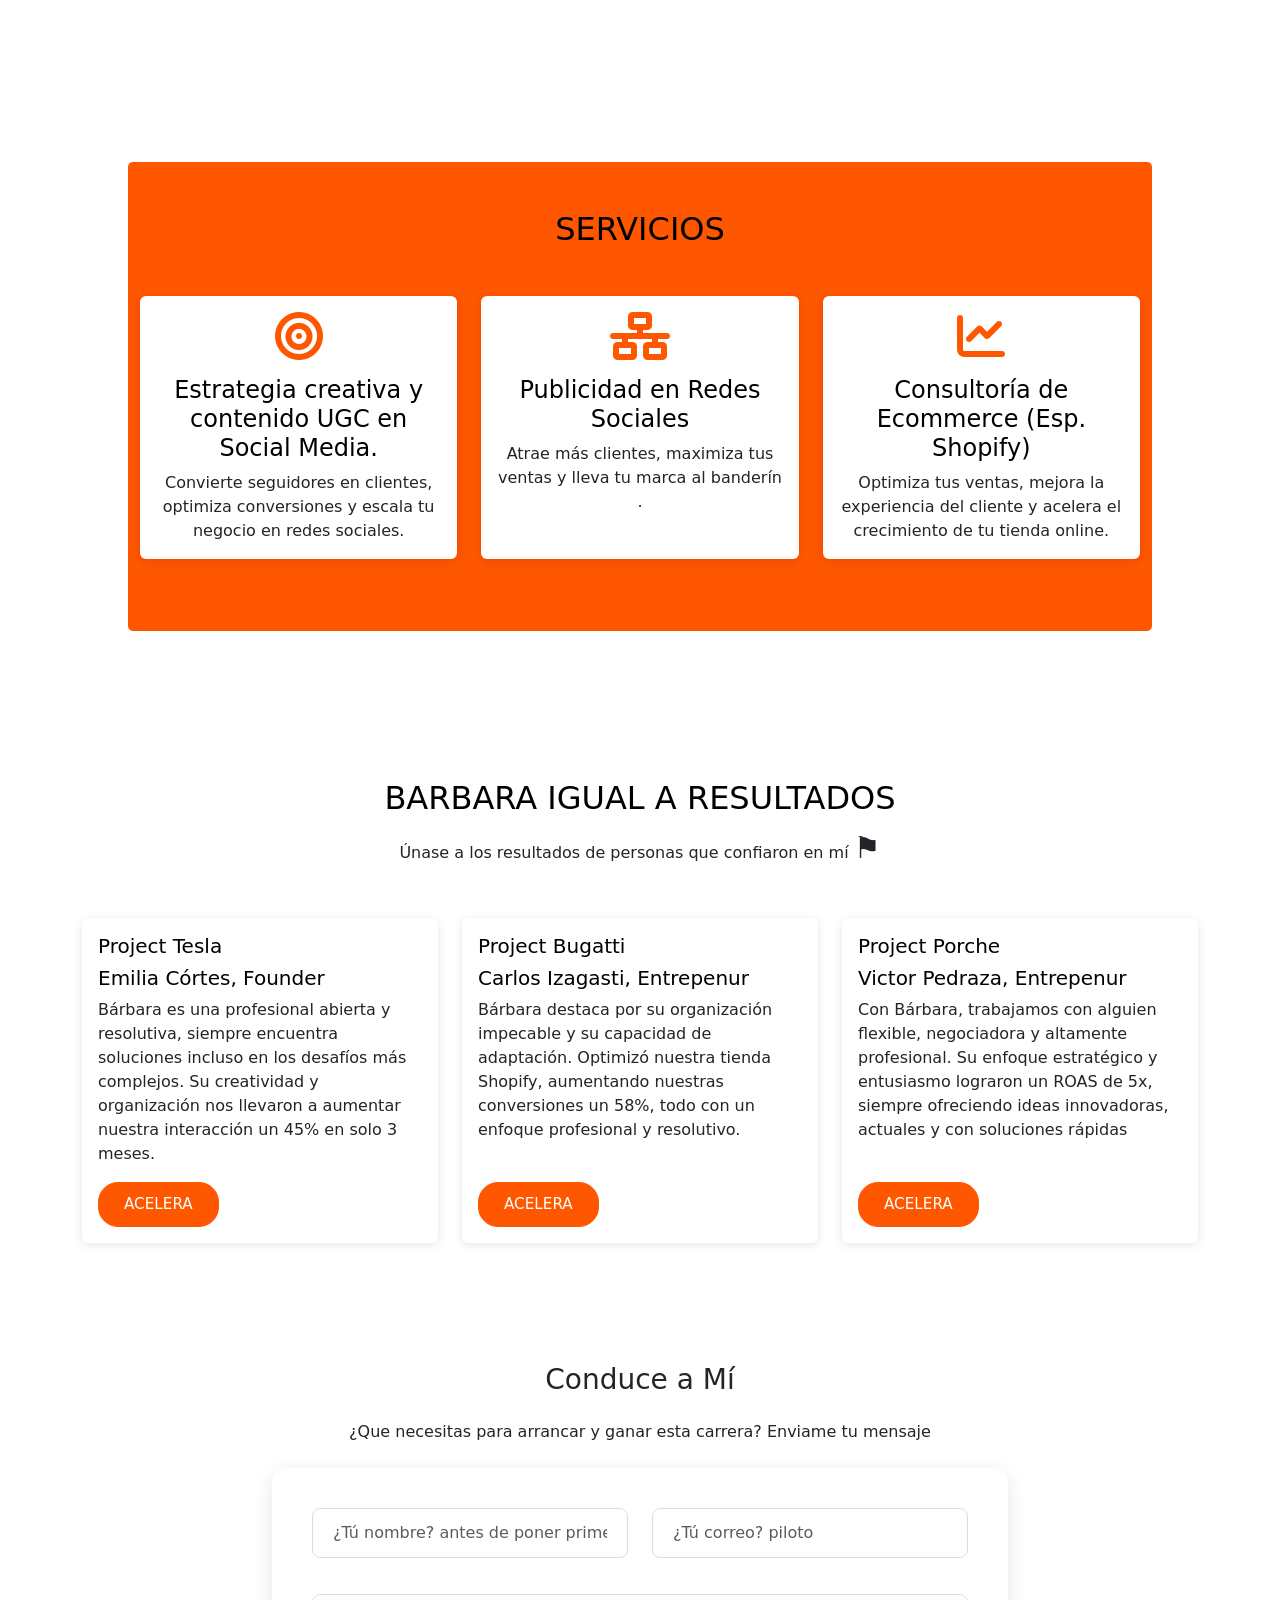
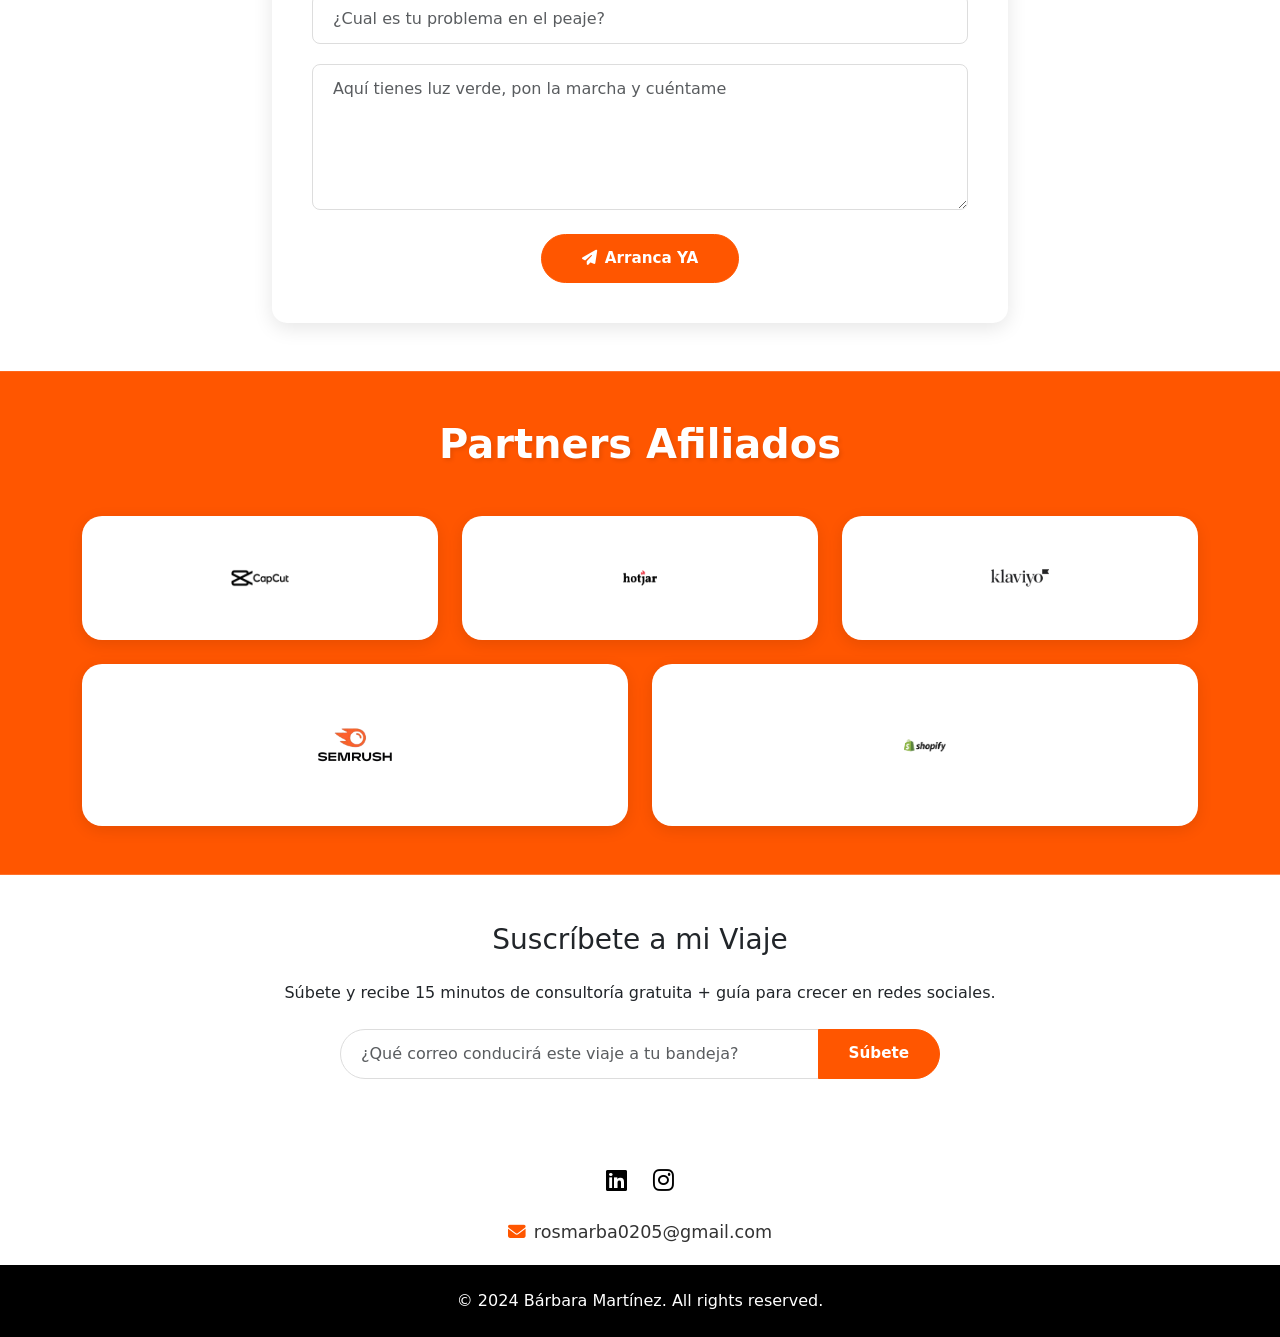
==== commit d9d3dc32: "Update index.html" ====
--- a/index.html
+++ b/index.html
@@ -52,9 +52,7 @@
                     <li class="nav-item">
                         <a class="nav-link" href="#partners">Partners</a>
                     </li>
-                    <li class="nav-item">
-                        <a class="nav-link" href="#mc_embed_signup">Newsletter</a>
-                    </li>
+                
                 </ul>
             </div>
         </div>
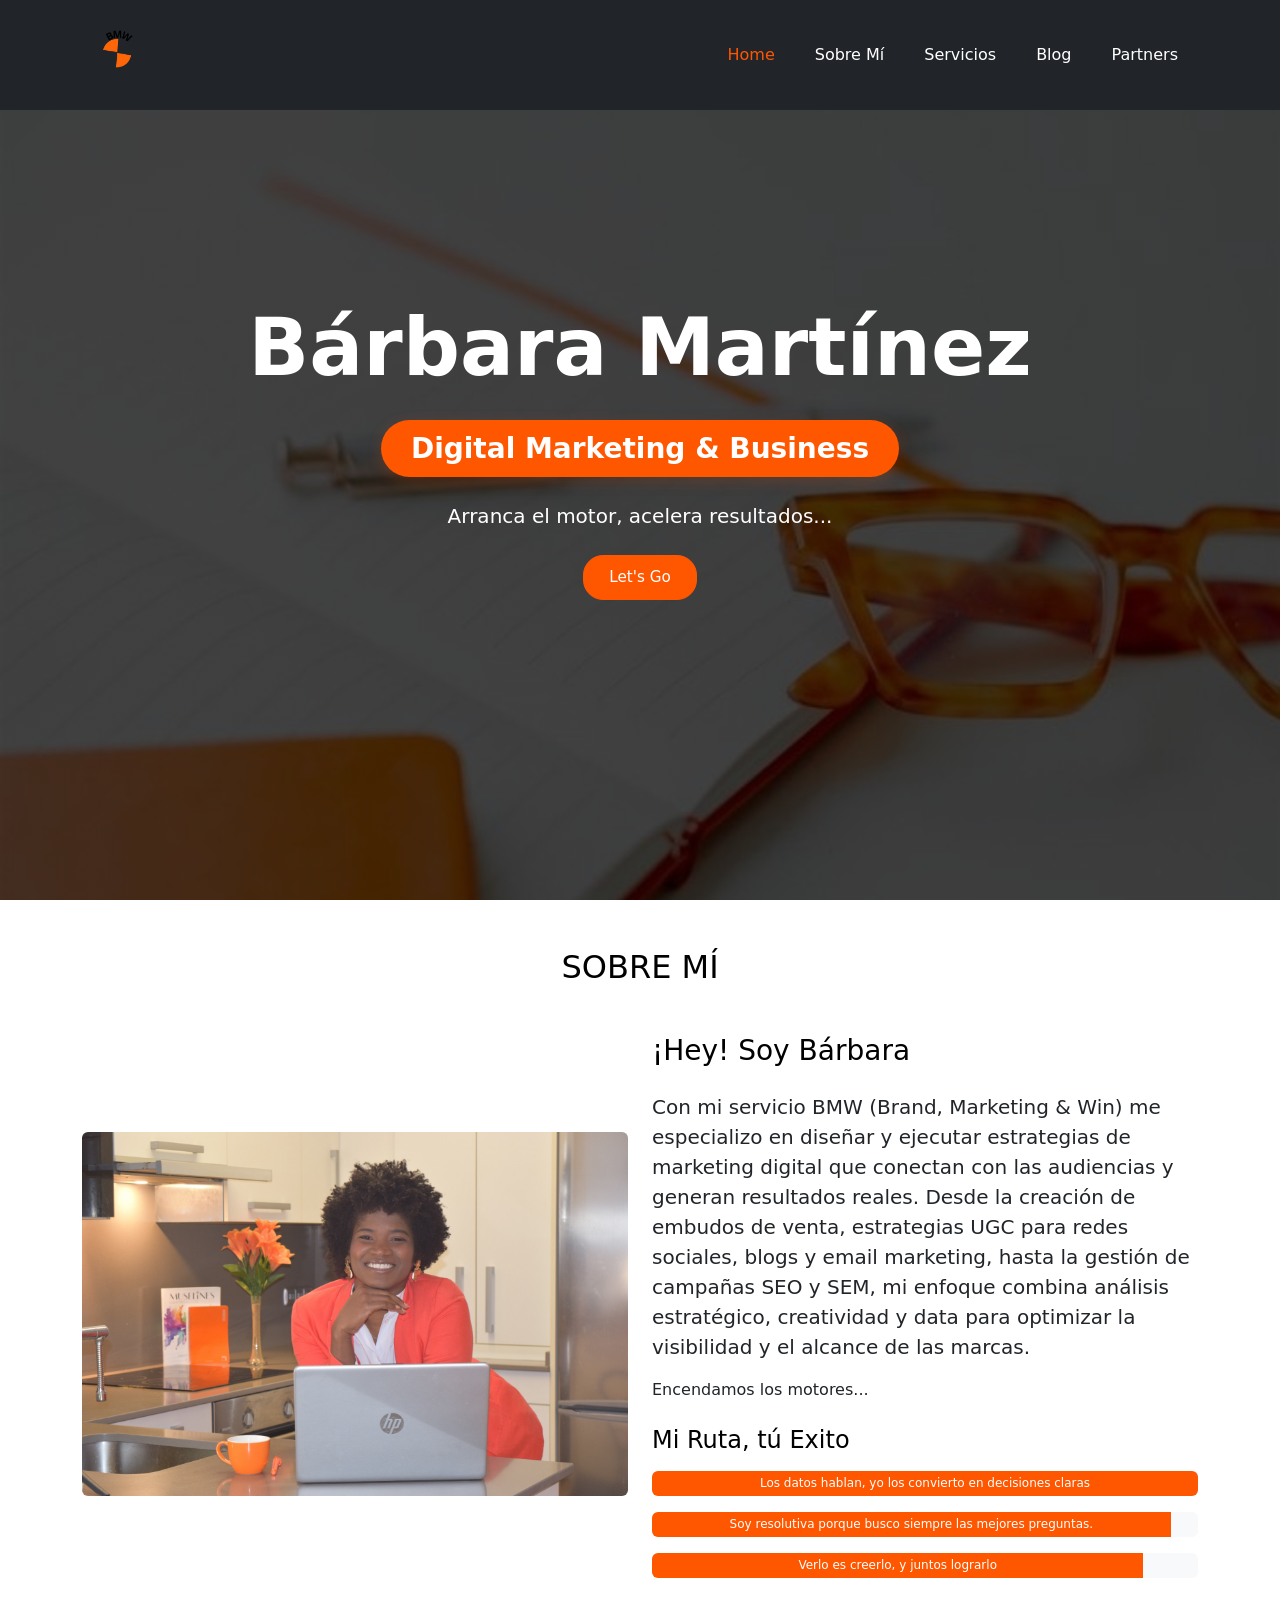
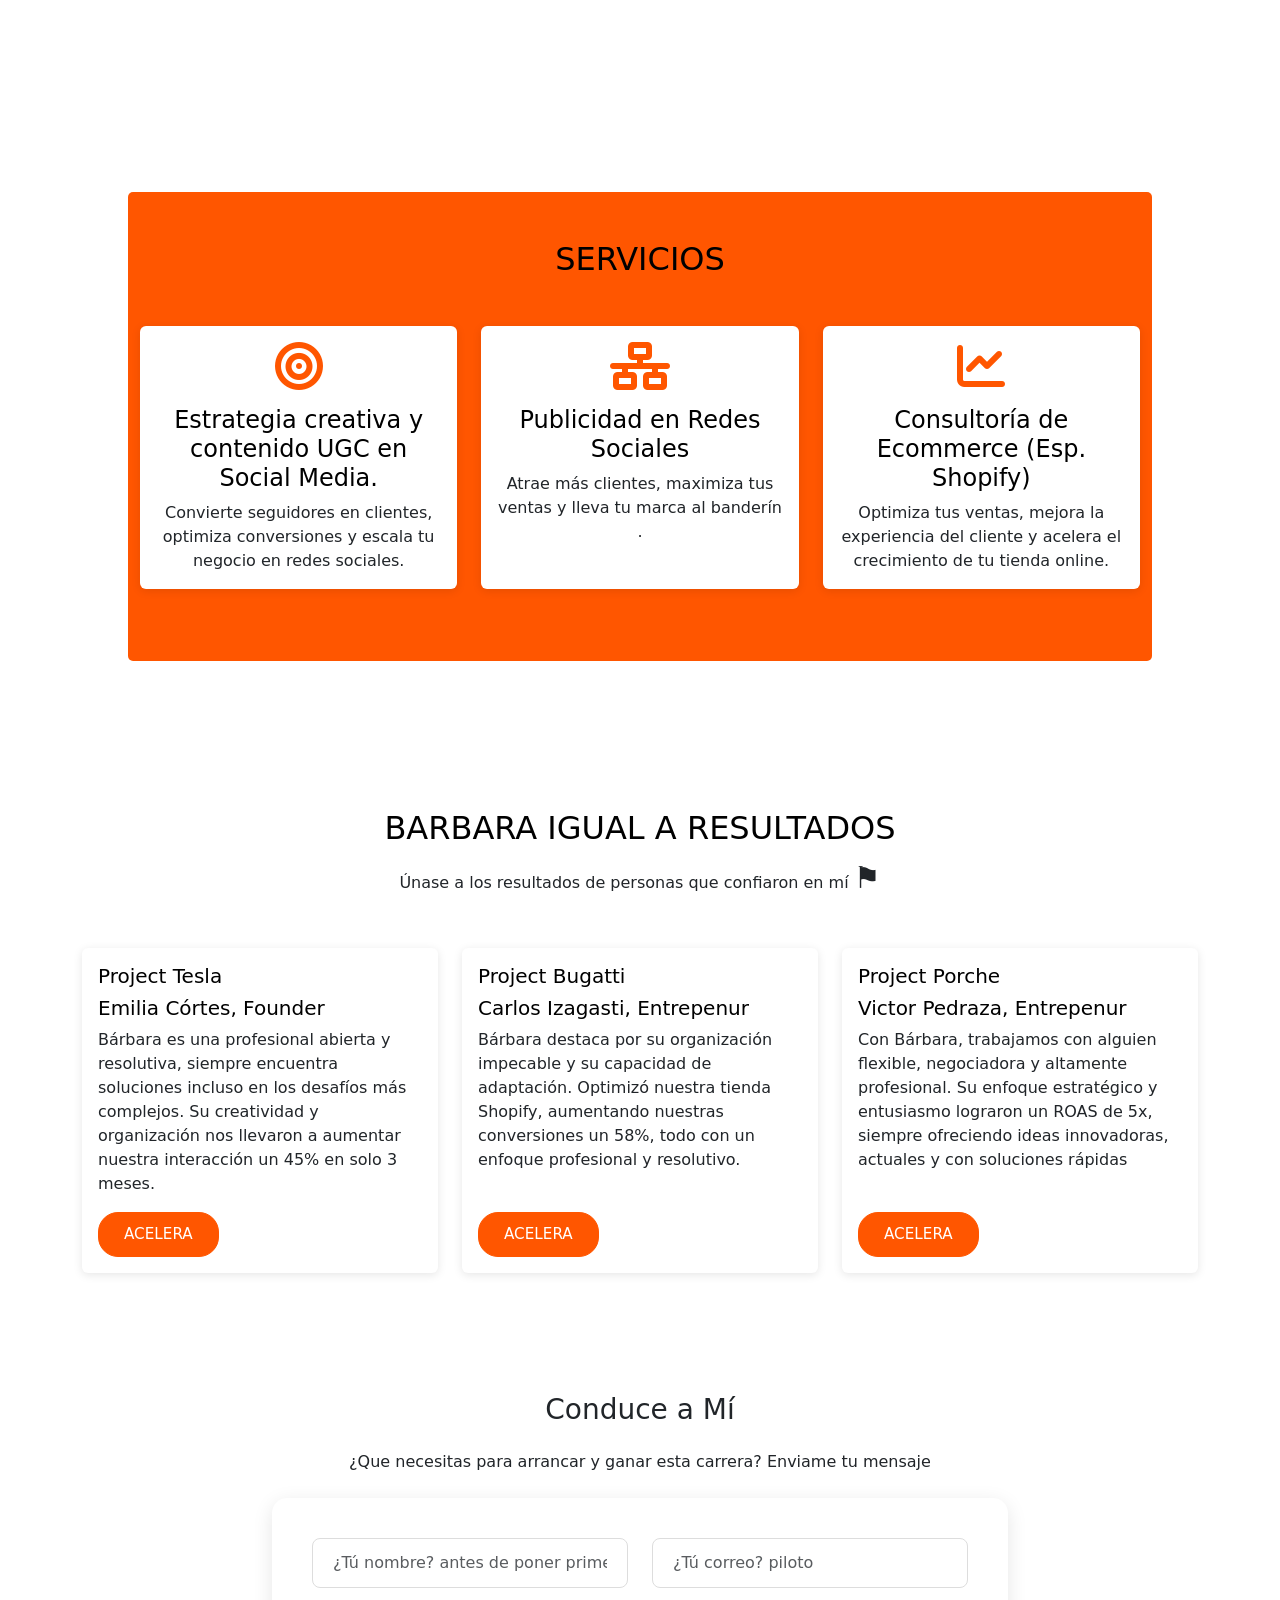
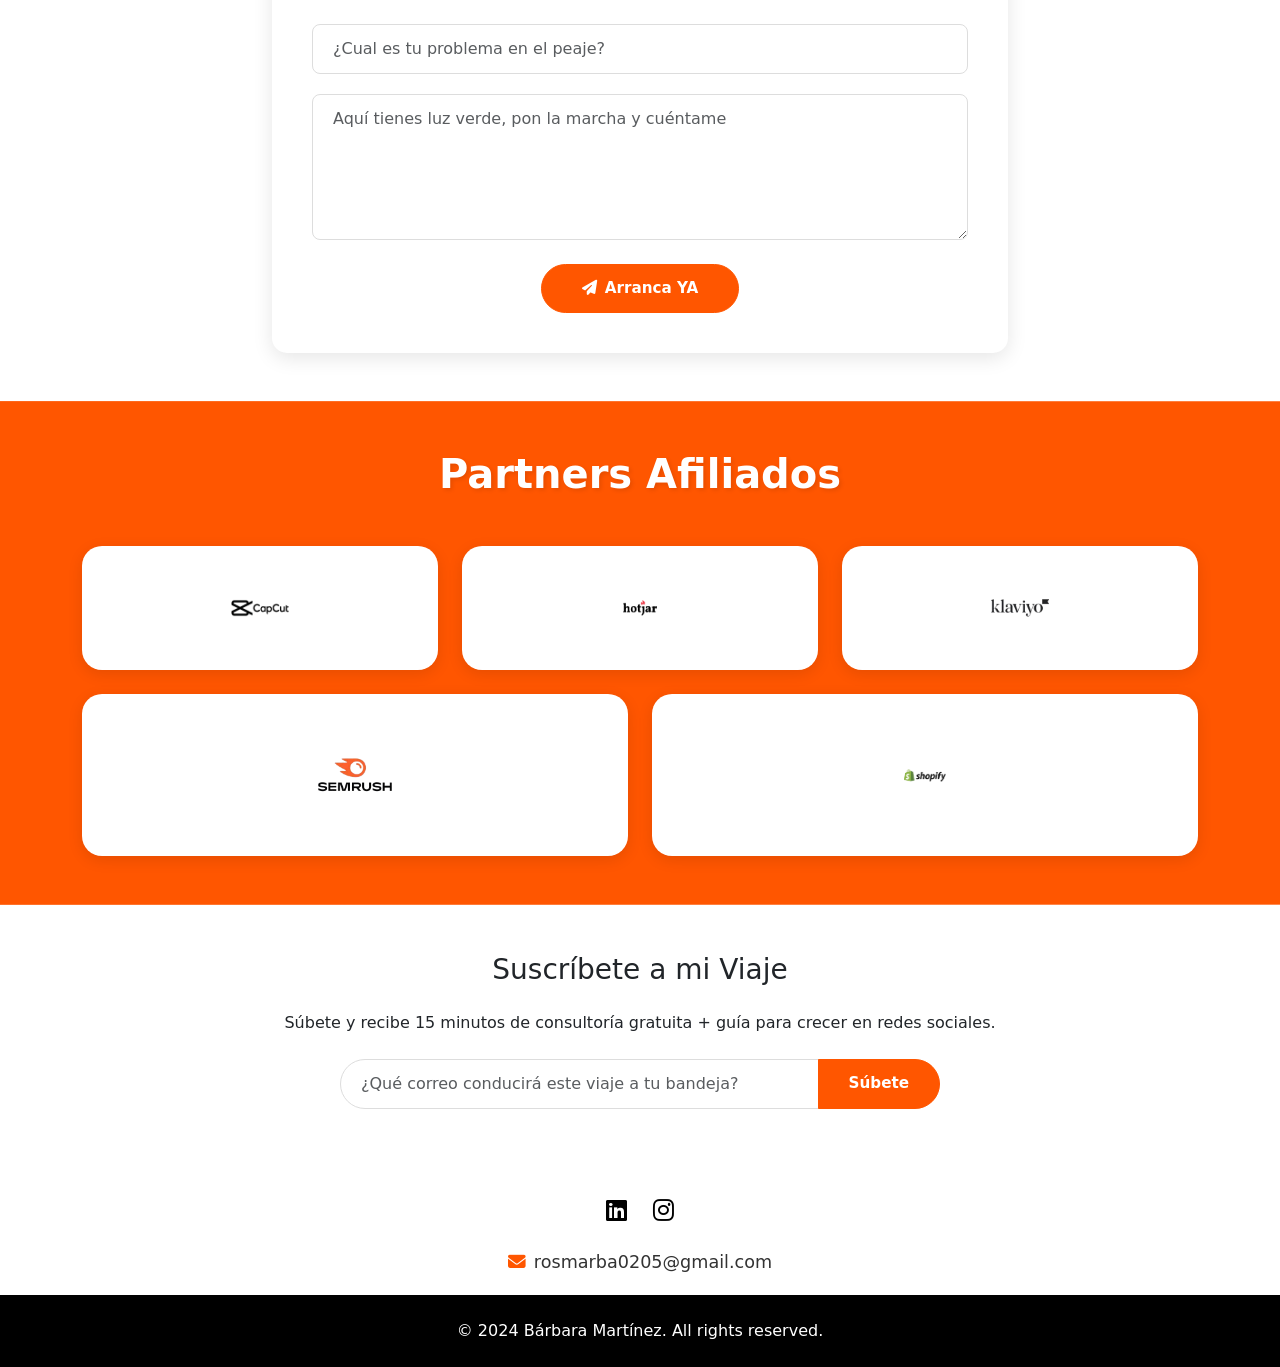
==== commit 8a9775fe: "Update index.html" ====
--- a/index.html
+++ b/index.html
@@ -78,7 +78,7 @@
                 </div>
                 <div class="col-md-6">
                     <h3 class="mb-4 text-primary">¡Hey! Soy Bárbara</h3>
-                    <p class="lead"> Me especializo en diseñar y ejecutar estrategias de marketing digital que conectan con las audiencias y generan resultados reales. Desde la creación de embudos de venta, estrategias UGC para redes sociales, blogs y email marketing,
+                    <p class="lead"> Con mi servicio BMW (Brand, Marketing & Win) me especializo en diseñar y ejecutar estrategias de marketing digital que conectan con las audiencias y generan resultados reales. Desde la creación de embudos de venta, estrategias UGC para redes sociales, blogs y email marketing,
                         hasta la gestión de campañas SEO y SEM, mi enfoque combina análisis estratégico, creatividad y data para optimizar la visibilidad y el alcance de las marcas.</p>
                     <p> Encendamos los motores...</p>
                     <div class="mt-4">
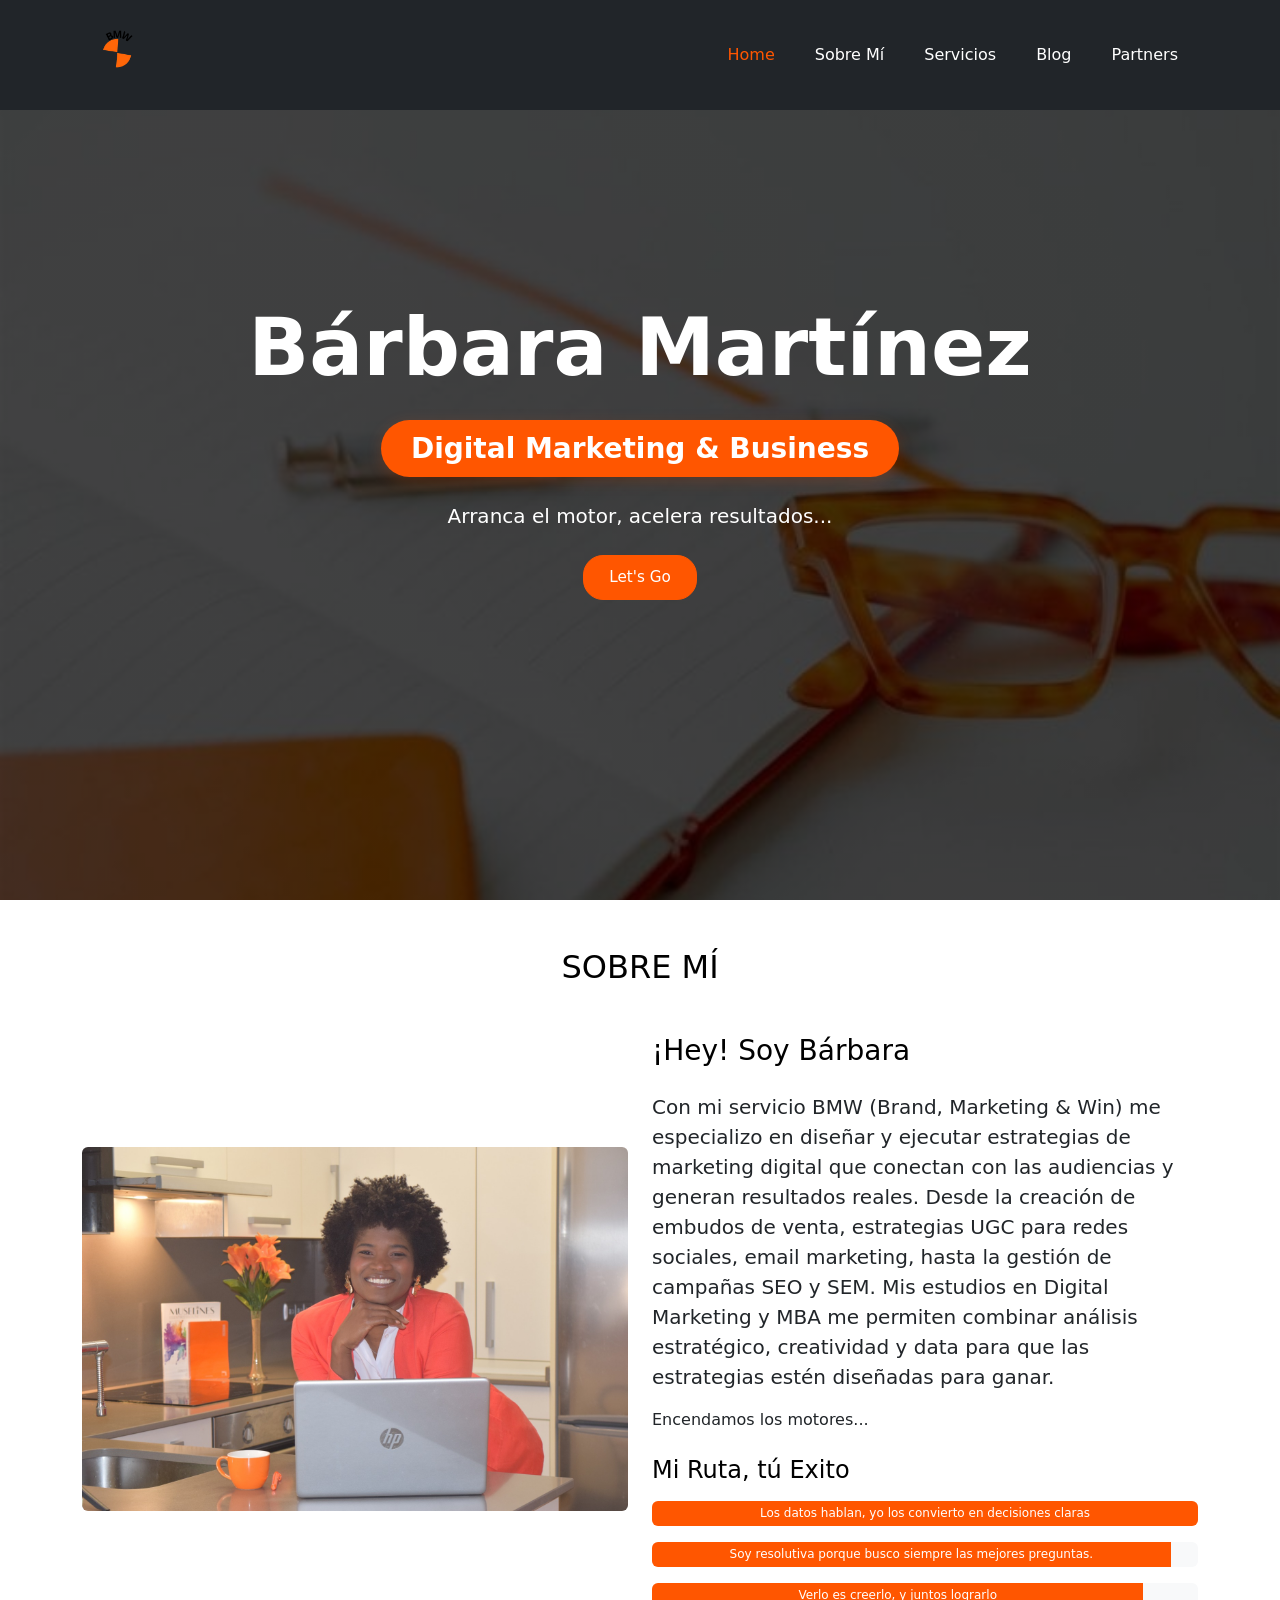
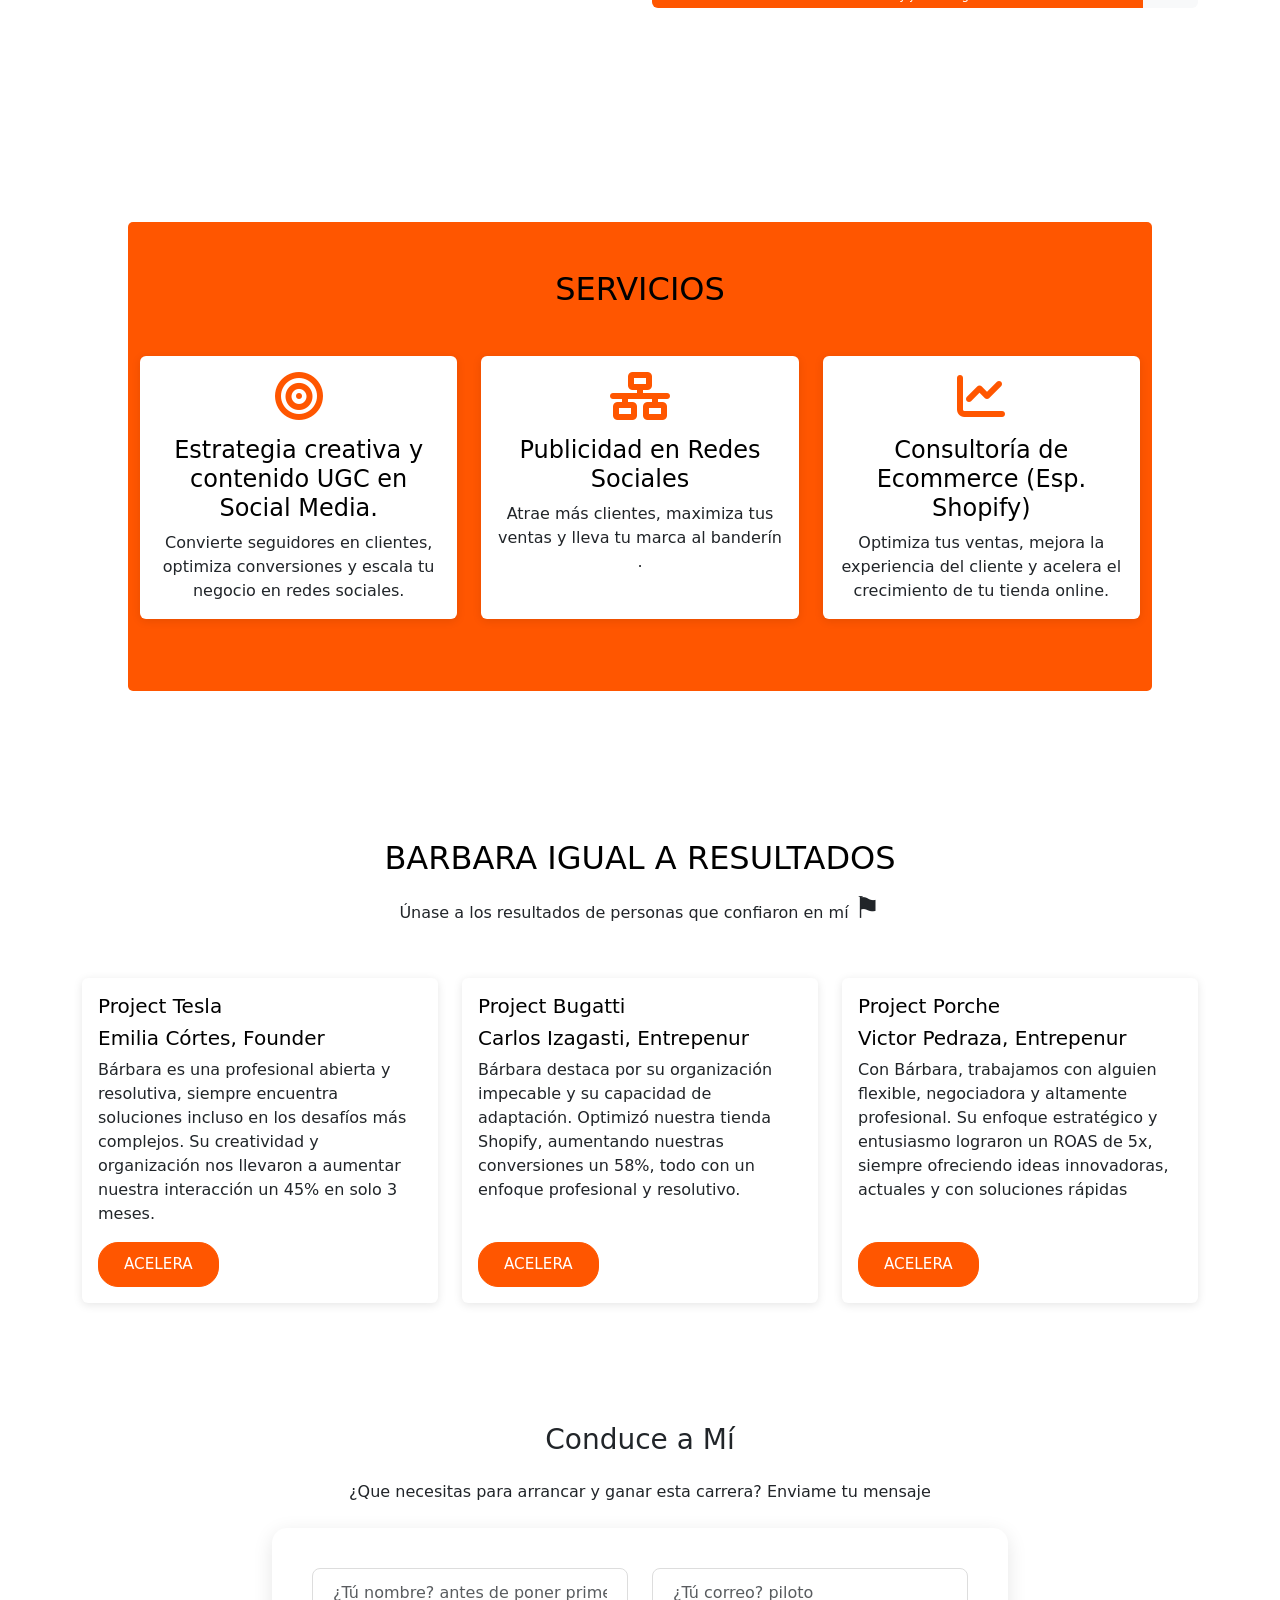
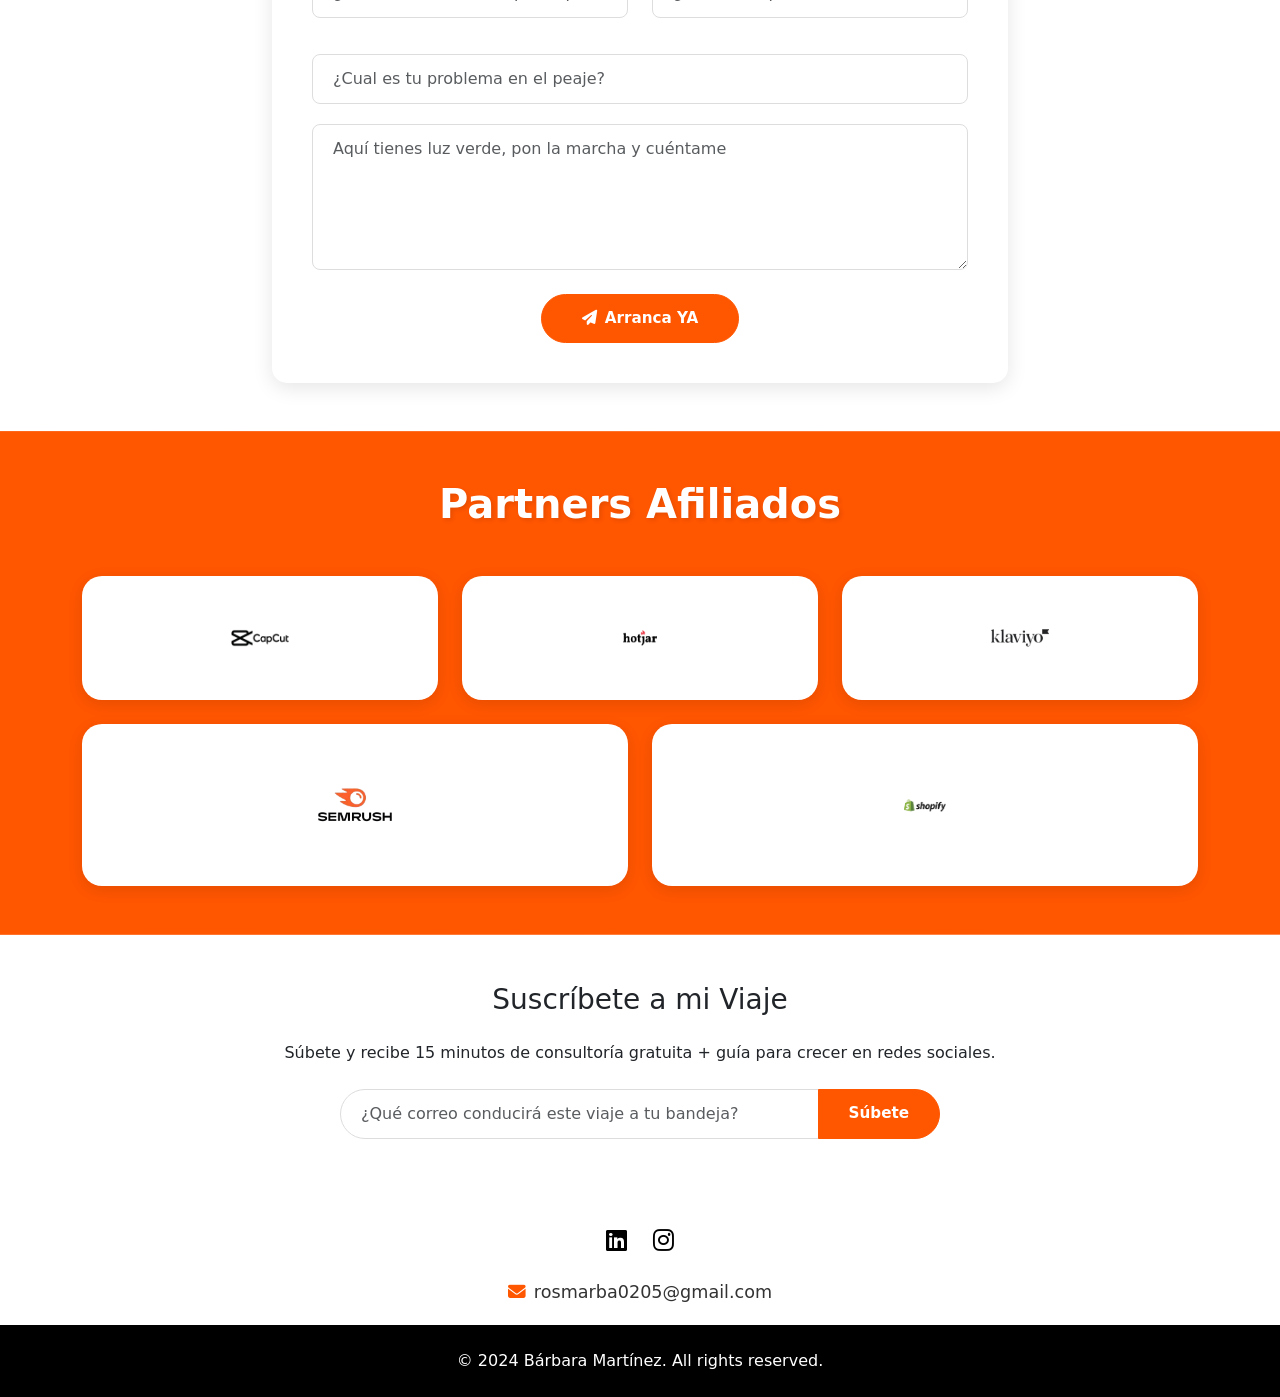
==== commit 963504a7: "Update index.html" ====
--- a/index.html
+++ b/index.html
@@ -78,8 +78,8 @@
                 </div>
                 <div class="col-md-6">
                     <h3 class="mb-4 text-primary">¡Hey! Soy Bárbara</h3>
-                    <p class="lead"> Con mi servicio BMW (Brand, Marketing & Win) me especializo en diseñar y ejecutar estrategias de marketing digital que conectan con las audiencias y generan resultados reales. Desde la creación de embudos de venta, estrategias UGC para redes sociales, blogs y email marketing,
-                        hasta la gestión de campañas SEO y SEM, mi enfoque combina análisis estratégico, creatividad y data para optimizar la visibilidad y el alcance de las marcas.</p>
+                    <p class="lead"> Con mi servicio BMW (Brand, Marketing & Win) me especializo en diseñar y ejecutar estrategias de marketing digital que conectan con las audiencias y generan resultados reales. Desde la creación de embudos de venta, estrategias UGC para redes sociales, email marketing,
+                       hasta la gestión de campañas SEO y SEM. Mis estudios en Digital Marketing y MBA me permiten combinar análisis estratégico, creatividad y data para que las estrategias estén diseñadas para ganar. </p>
                     <p> Encendamos los motores...</p>
                     <div class="mt-4">
                         <h4 class="mb-3 text-primary">Mi Ruta, tú Exito</h4>
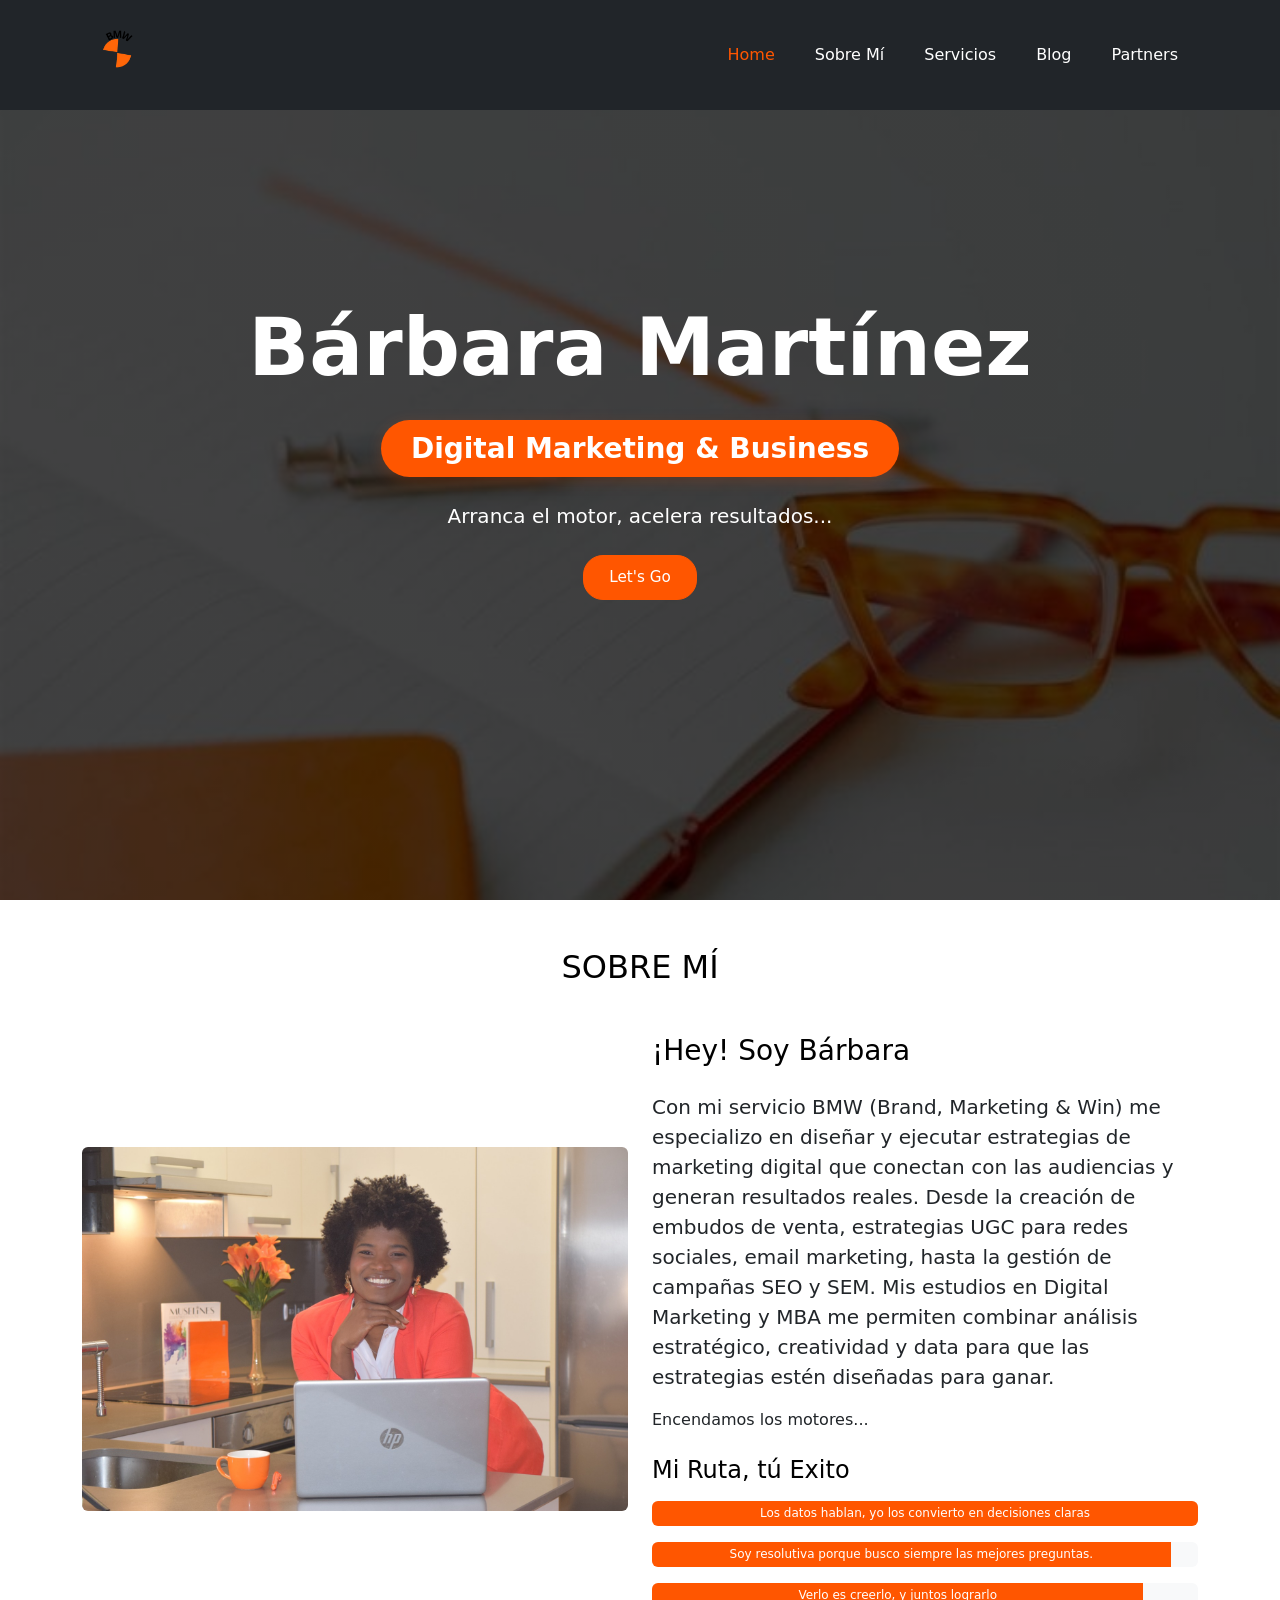
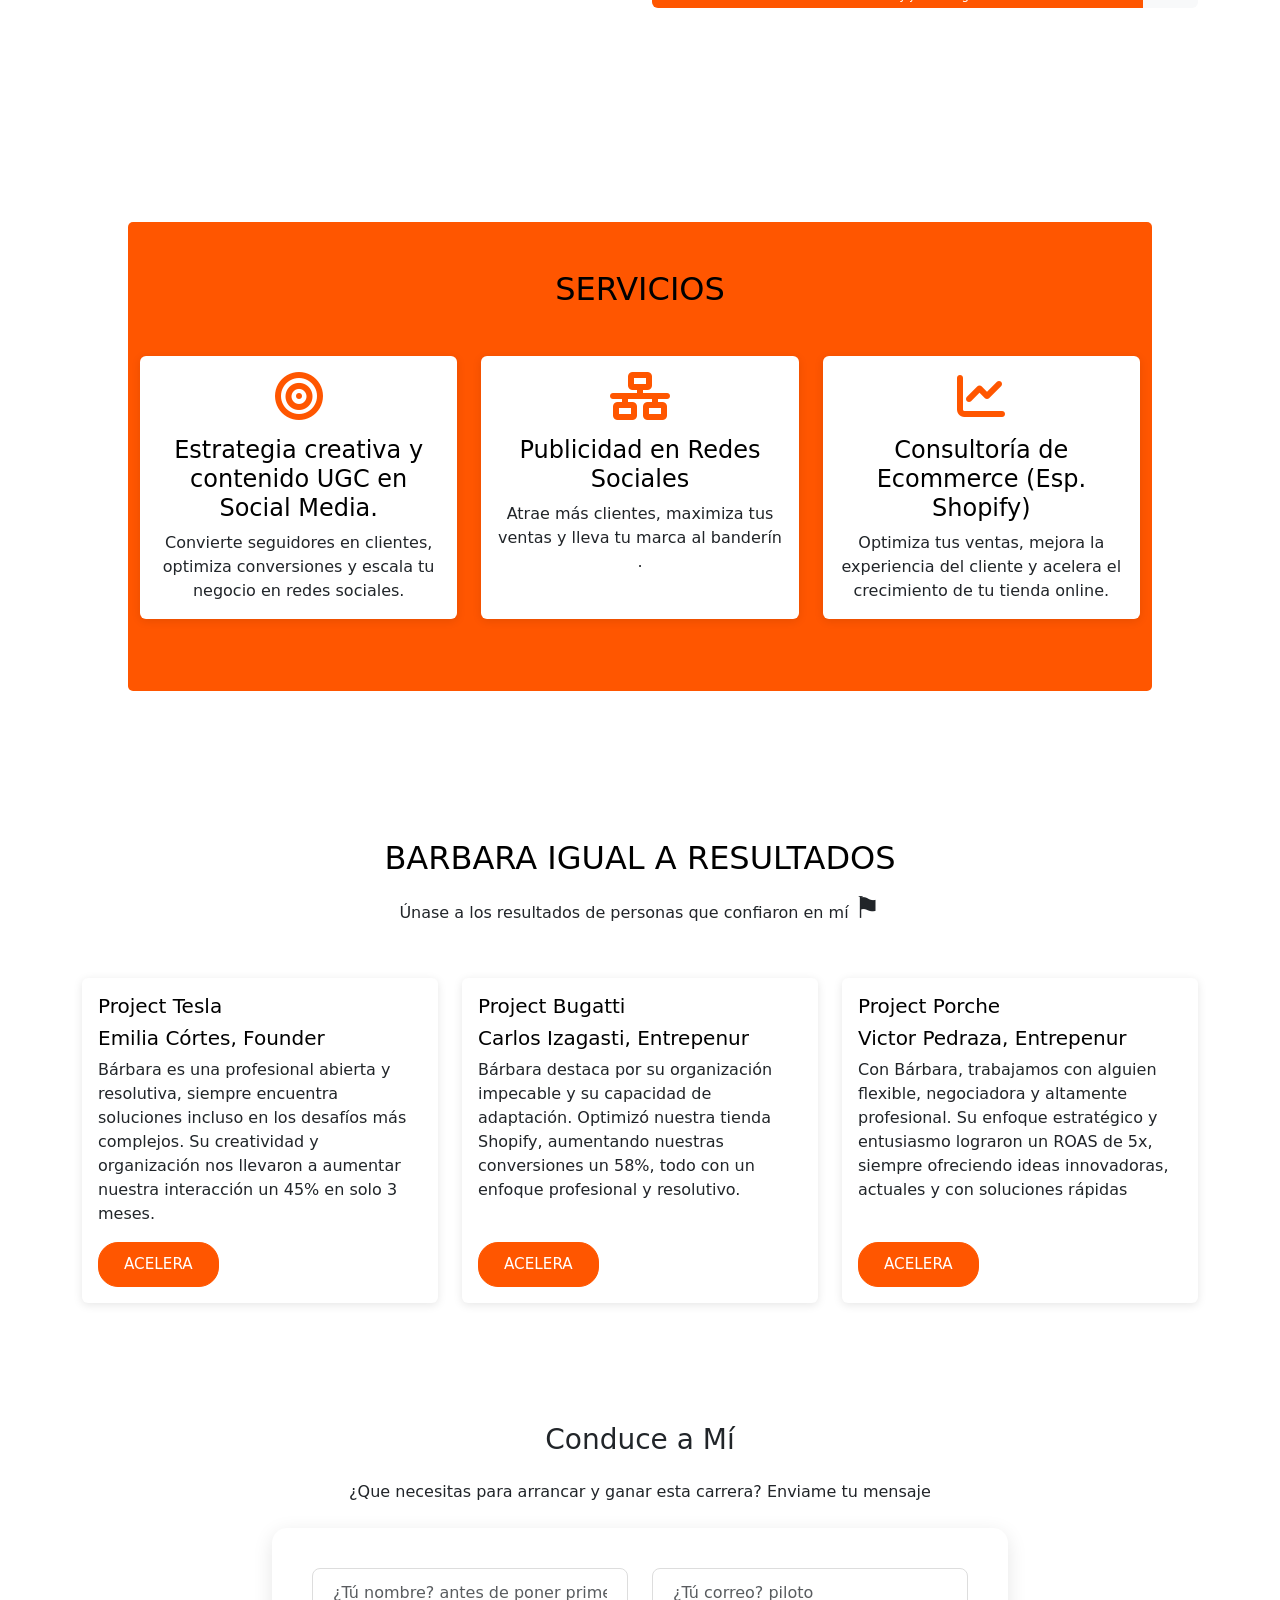
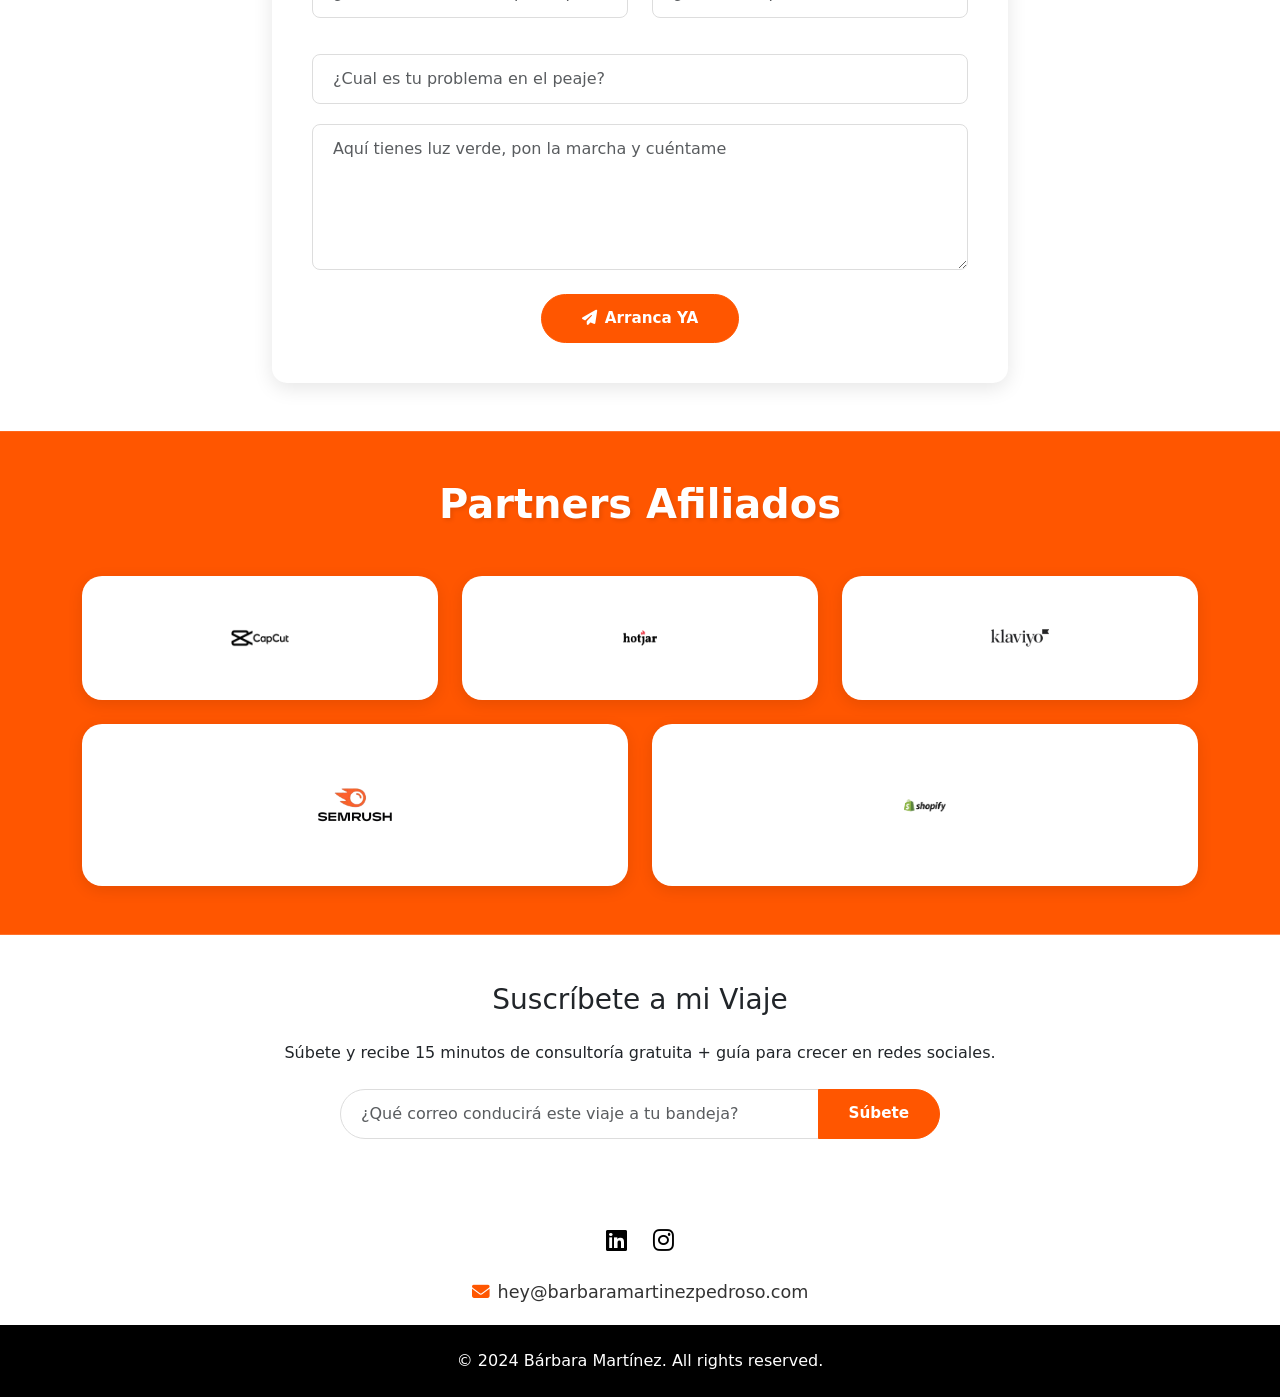
==== commit 4e2508b1: "Update index.html" ====
--- a/index.html
+++ b/index.html
@@ -336,7 +336,7 @@
                 </div>
                 <div class="contact-email">
                     <a href="mailto:barbara@gmail.com" class="email-link">
-                        <i class="fas fa-envelope me-2"></i>rosmarba0205@gmail.com
+                        <i class="fas fa-envelope me-2"></i>hey@barbaramartinezpedroso.com
                     </a>
                 </div>
             </div>
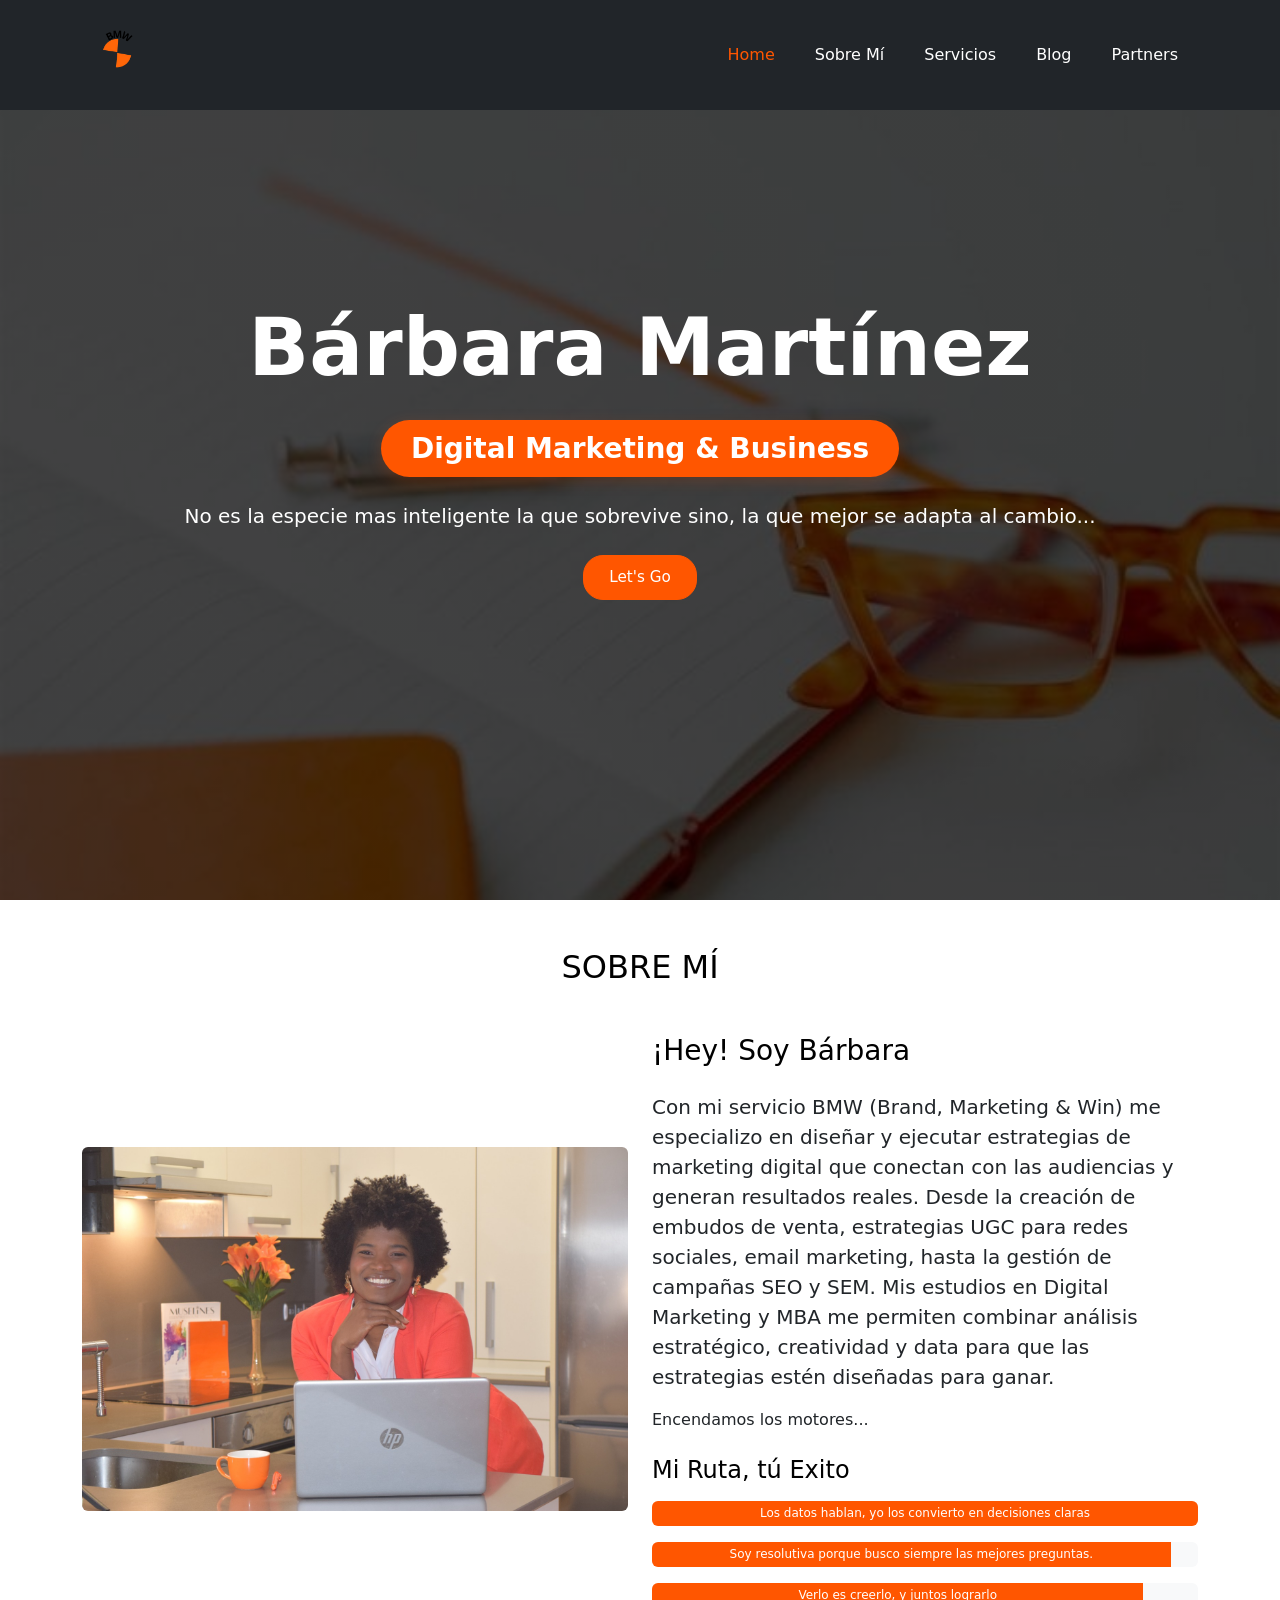
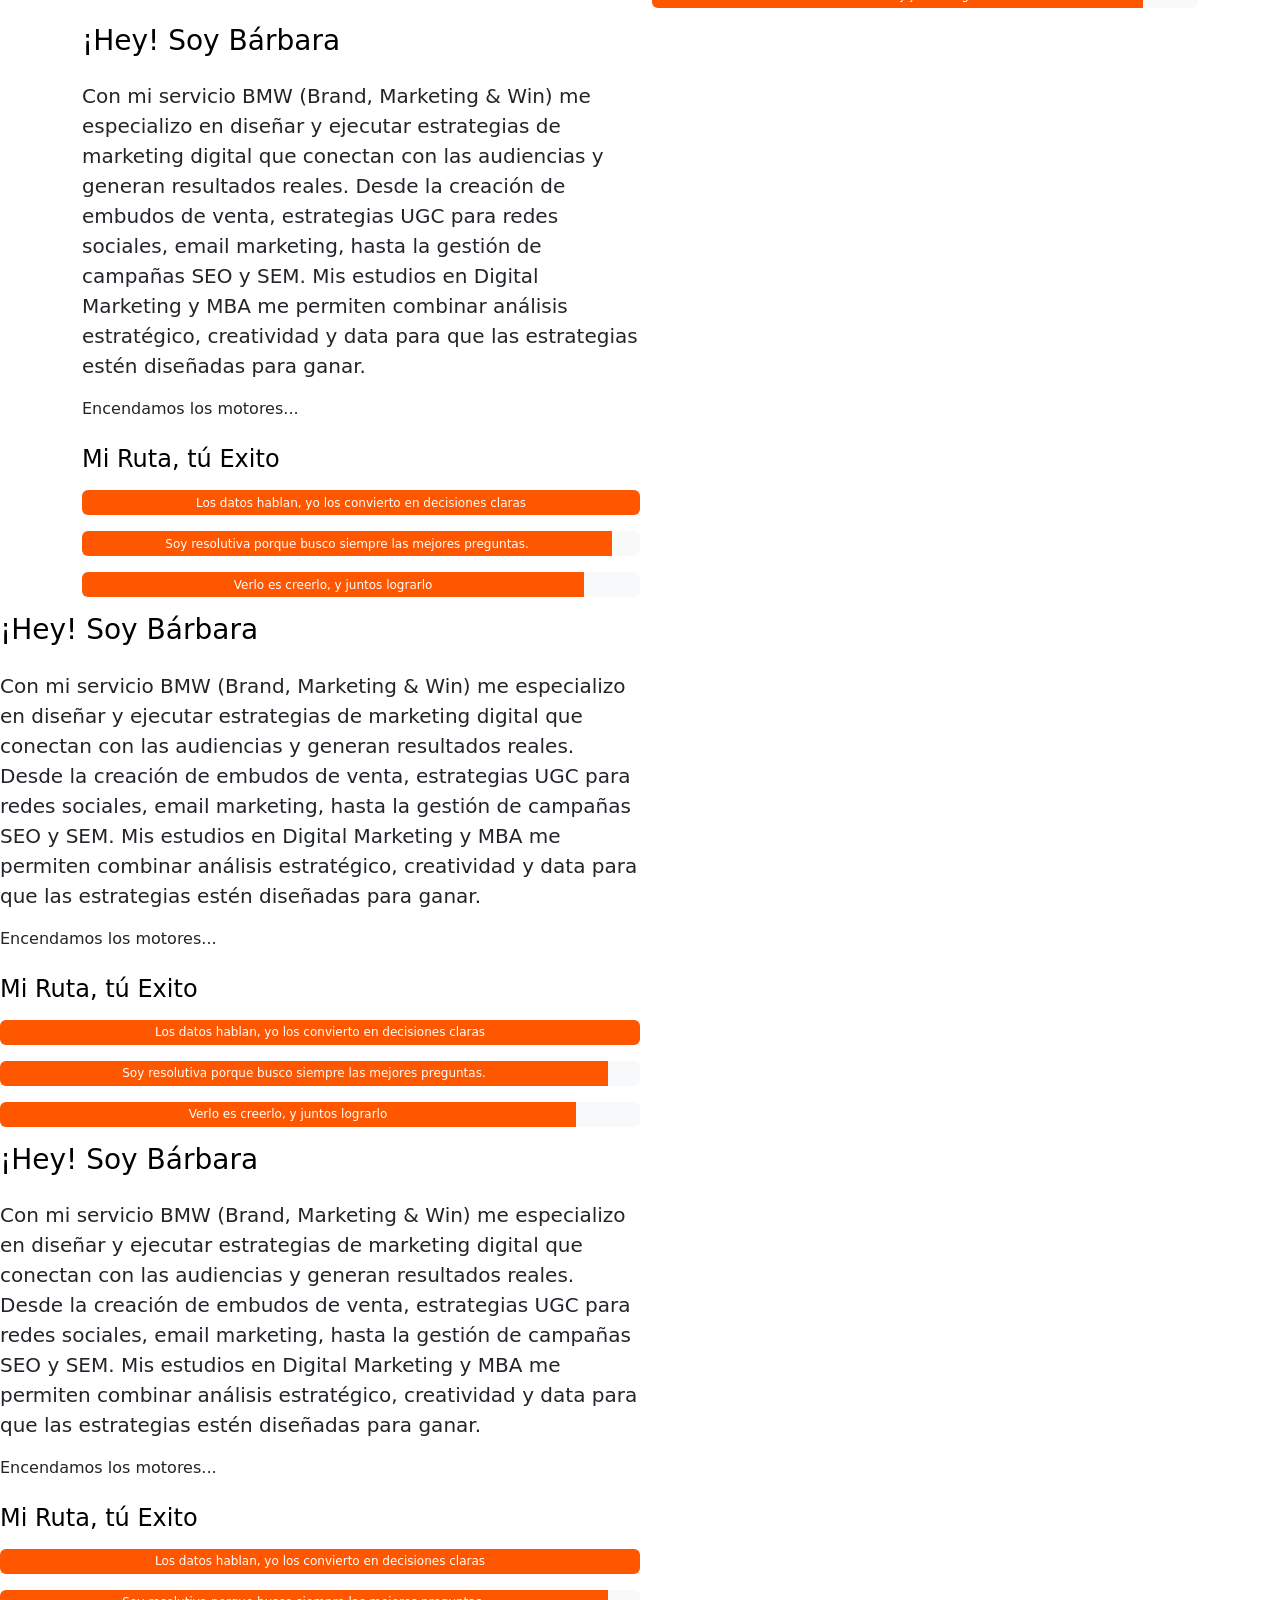
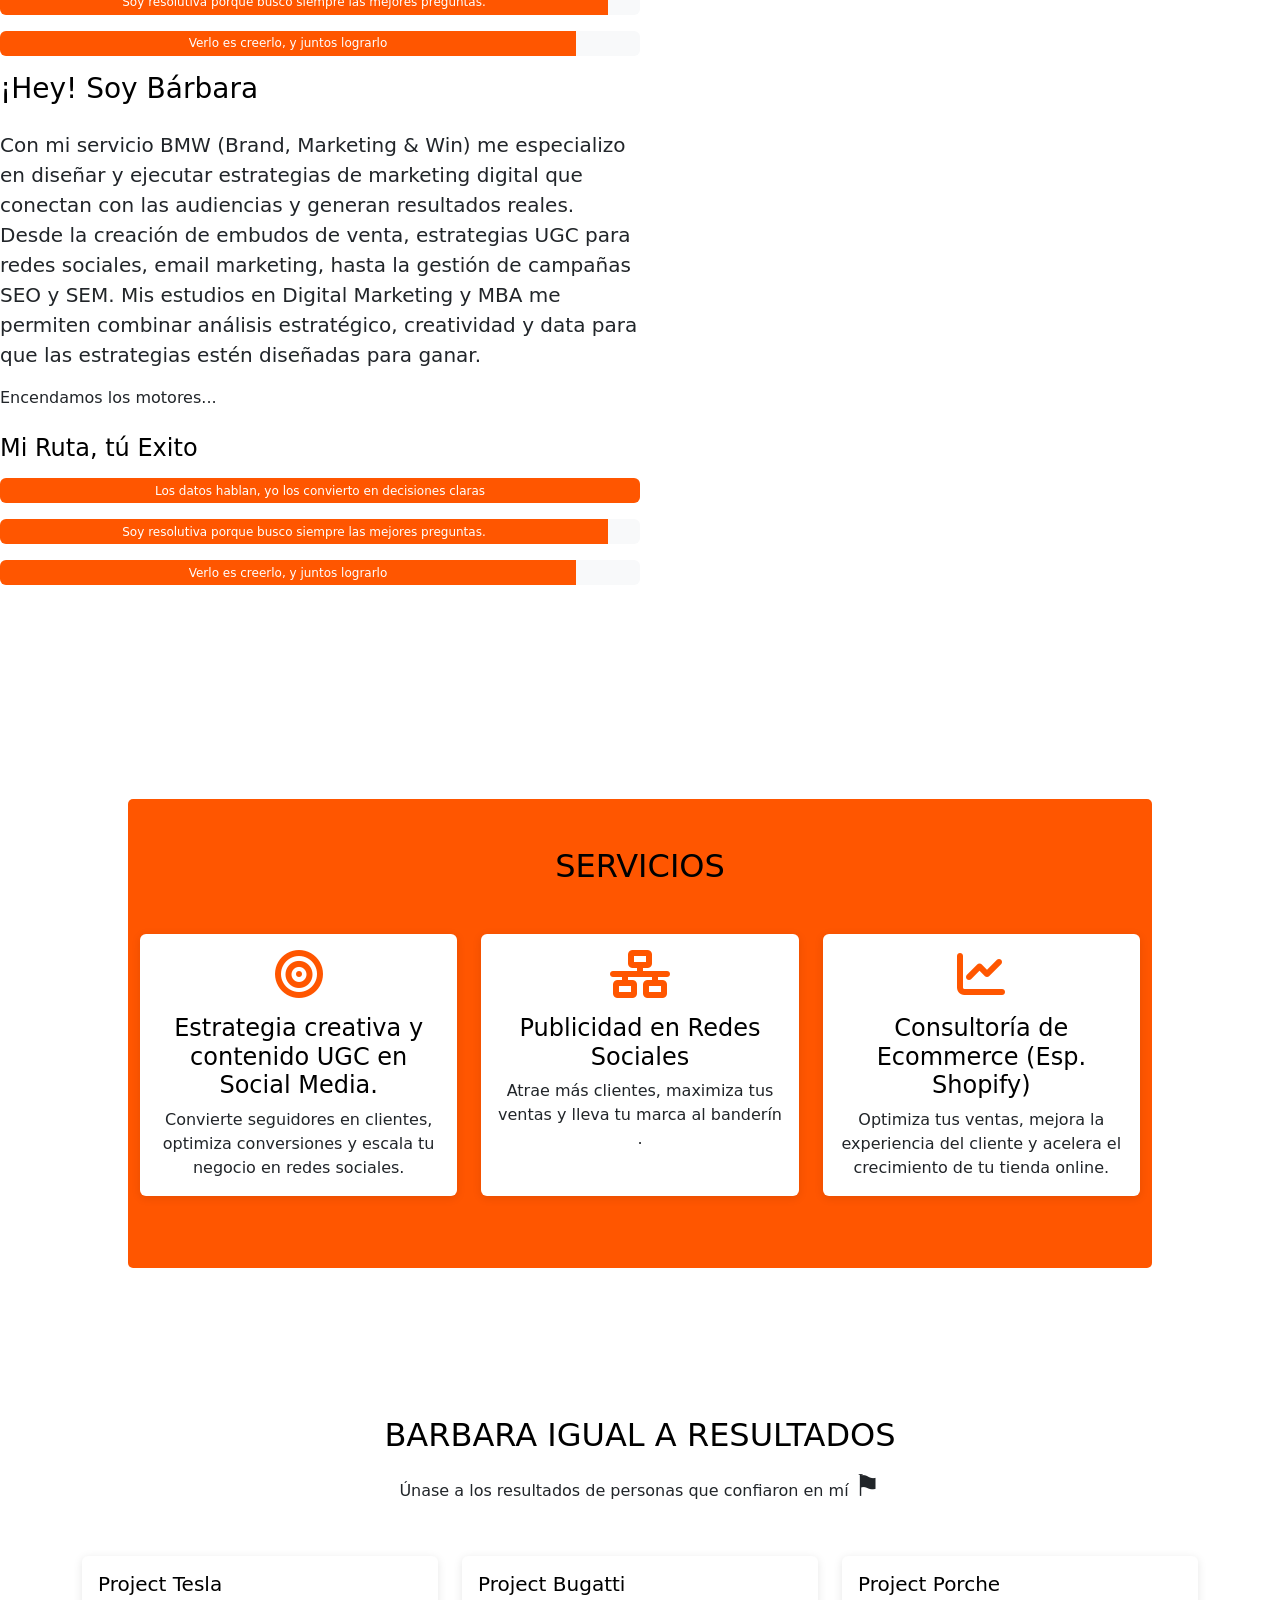
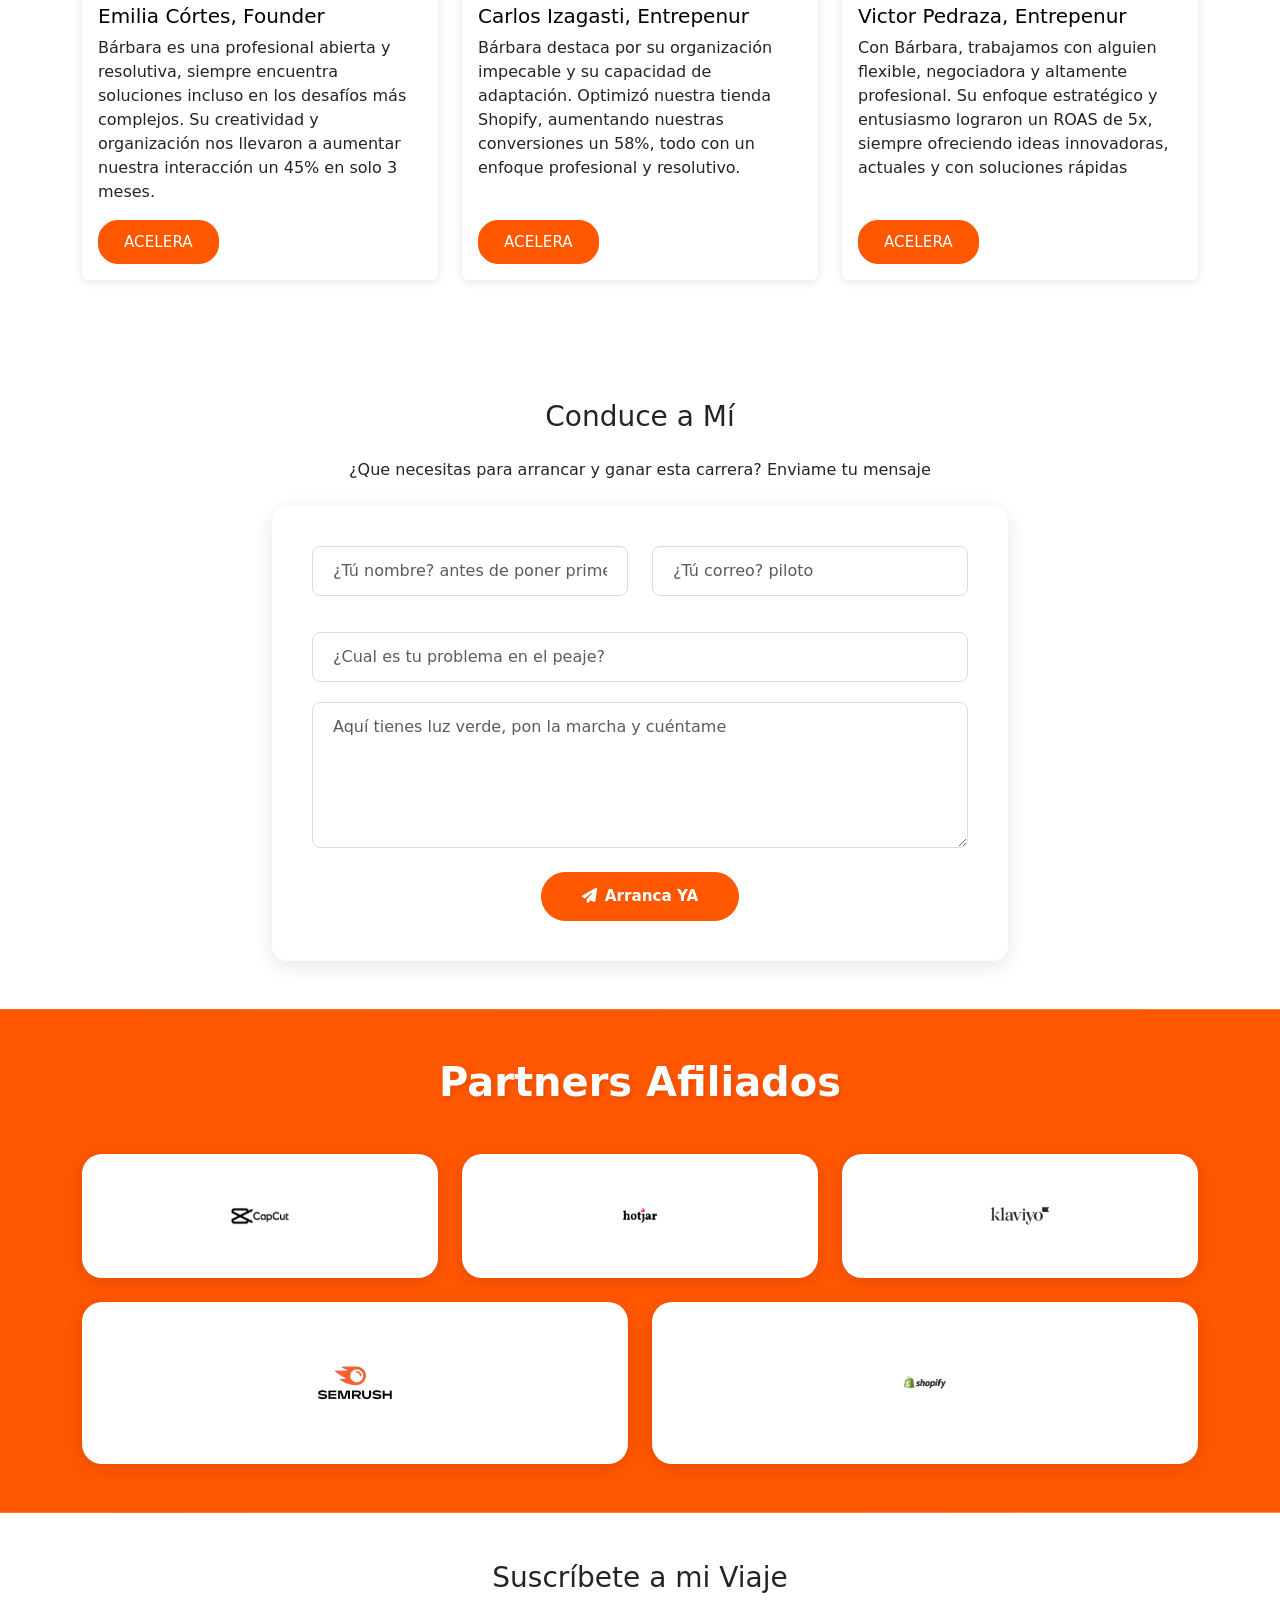
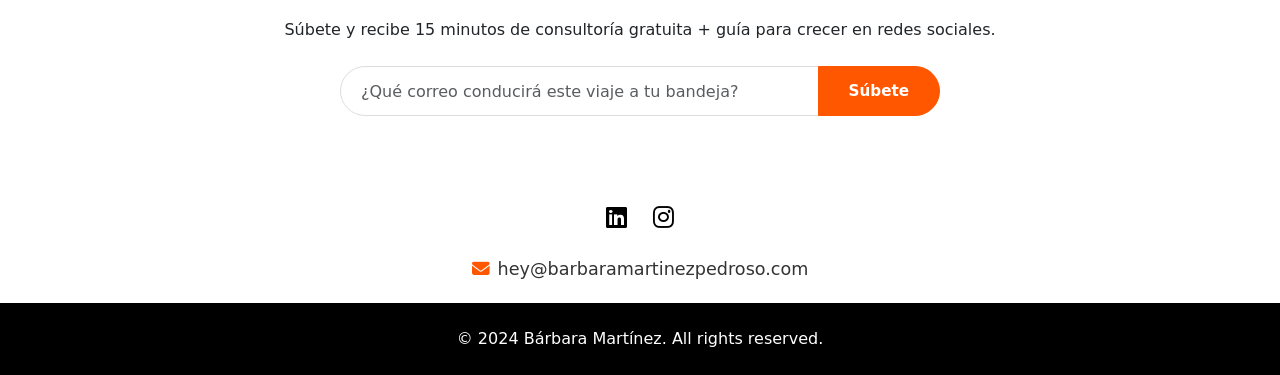
==== commit f6c34582: "Update index.html" ====
--- a/index.html
+++ b/index.html
@@ -63,7 +63,7 @@
         <div class="container text-center">
             <h1 class="display-1 fw-bold mb-4">Bárbara Martínez</h1>
             <h2 class="h3 mb-4 highlight-text-pill">Digital Marketing & Business</h2>
-            <p class="lead mb-4">Arranca el motor, acelera resultados...</p>
+            <p class="lead mb-4">No es la especie mas inteligente la que sobrevive sino, la que mejor se adapta al cambio...</p>
             <a href="#contact" class="btn btn-custom btn-lg">Let's Go</a>
         </div>
     </section>
@@ -94,6 +94,83 @@
                         </div>
                     </div>
                 </div>
+                 </div>
+                <div class="col-md-6">
+                    <h3 class="mb-4 text-primary">¡Hey! Soy Bárbara</h3>
+                    <p class="lead"> Con mi servicio BMW (Brand, Marketing & Win) me especializo en diseñar y ejecutar estrategias de marketing digital que conectan con las audiencias y generan resultados reales. Desde la creación de embudos de venta, estrategias UGC para redes sociales, email marketing,
+                       hasta la gestión de campañas SEO y SEM. Mis estudios en Digital Marketing y MBA me permiten combinar análisis estratégico, creatividad y data para que las estrategias estén diseñadas para ganar. </p>
+                    <p> Encendamos los motores...</p>
+                    <div class="mt-4">
+                        <h4 class="mb-3 text-primary">Mi Ruta, tú Exito</h4>
+                        <div class="progress mb-3">
+                            <div class="progress-bar" role="progressbar" style="width: 100%">Los datos hablan, yo los convierto en decisiones claras</div>
+                        </div>
+                        <div class="progress mb-3">
+                            <div class="progress-bar" role="progressbar" style="width: 95%">Soy resolutiva porque busco siempre las mejores preguntas.</div>
+                        </div>
+                        <div class="progress mb-3">
+                            <div class="progress-bar" role="progressbar" style="width: 90%">Verlo es creerlo, y juntos lograrlo</div>
+                        </div>
+                    </div>
+                </div>
+             </div>
+                <div class="col-md-6">
+                    <h3 class="mb-4 text-primary">¡Hey! Soy Bárbara</h3>
+                    <p class="lead"> Con mi servicio BMW (Brand, Marketing & Win) me especializo en diseñar y ejecutar estrategias de marketing digital que conectan con las audiencias y generan resultados reales. Desde la creación de embudos de venta, estrategias UGC para redes sociales, email marketing,
+                       hasta la gestión de campañas SEO y SEM. Mis estudios en Digital Marketing y MBA me permiten combinar análisis estratégico, creatividad y data para que las estrategias estén diseñadas para ganar. </p>
+                    <p> Encendamos los motores...</p>
+                    <div class="mt-4">
+                        <h4 class="mb-3 text-primary">Mi Ruta, tú Exito</h4>
+                        <div class="progress mb-3">
+                            <div class="progress-bar" role="progressbar" style="width: 100%">Los datos hablan, yo los convierto en decisiones claras</div>
+                        </div>
+                        <div class="progress mb-3">
+                            <div class="progress-bar" role="progressbar" style="width: 95%">Soy resolutiva porque busco siempre las mejores preguntas.</div>
+                        </div>
+                        <div class="progress mb-3">
+                            <div class="progress-bar" role="progressbar" style="width: 90%">Verlo es creerlo, y juntos lograrlo</div>
+                        </div>
+                    </div>
+                </div>
+         </div>
+                <div class="col-md-6">
+                    <h3 class="mb-4 text-primary">¡Hey! Soy Bárbara</h3>
+                    <p class="lead"> Con mi servicio BMW (Brand, Marketing & Win) me especializo en diseñar y ejecutar estrategias de marketing digital que conectan con las audiencias y generan resultados reales. Desde la creación de embudos de venta, estrategias UGC para redes sociales, email marketing,
+                       hasta la gestión de campañas SEO y SEM. Mis estudios en Digital Marketing y MBA me permiten combinar análisis estratégico, creatividad y data para que las estrategias estén diseñadas para ganar. </p>
+                    <p> Encendamos los motores...</p>
+                    <div class="mt-4">
+                        <h4 class="mb-3 text-primary">Mi Ruta, tú Exito</h4>
+                        <div class="progress mb-3">
+                            <div class="progress-bar" role="progressbar" style="width: 100%">Los datos hablan, yo los convierto en decisiones claras</div>
+                        </div>
+                        <div class="progress mb-3">
+                            <div class="progress-bar" role="progressbar" style="width: 95%">Soy resolutiva porque busco siempre las mejores preguntas.</div>
+                        </div>
+                        <div class="progress mb-3">
+                            <div class="progress-bar" role="progressbar" style="width: 90%">Verlo es creerlo, y juntos lograrlo</div>
+                        </div>
+                    </div>
+                </div>
+         </div>
+                <div class="col-md-6">
+                    <h3 class="mb-4 text-primary">¡Hey! Soy Bárbara</h3>
+                    <p class="lead"> Con mi servicio BMW (Brand, Marketing & Win) me especializo en diseñar y ejecutar estrategias de marketing digital que conectan con las audiencias y generan resultados reales. Desde la creación de embudos de venta, estrategias UGC para redes sociales, email marketing,
+                       hasta la gestión de campañas SEO y SEM. Mis estudios en Digital Marketing y MBA me permiten combinar análisis estratégico, creatividad y data para que las estrategias estén diseñadas para ganar. </p>
+                    <p> Encendamos los motores...</p>
+                    <div class="mt-4">
+                        <h4 class="mb-3 text-primary">Mi Ruta, tú Exito</h4>
+                        <div class="progress mb-3">
+                            <div class="progress-bar" role="progressbar" style="width: 100%">Los datos hablan, yo los convierto en decisiones claras</div>
+                        </div>
+                        <div class="progress mb-3">
+                            <div class="progress-bar" role="progressbar" style="width: 95%">Soy resolutiva porque busco siempre las mejores preguntas.</div>
+                        </div>
+                        <div class="progress mb-3">
+                            <div class="progress-bar" role="progressbar" style="width: 90%">Verlo es creerlo, y juntos lograrlo</div>
+                        </div>
+                    </div>
+                </div>
+        
             </div>
         </div>
     </section>
